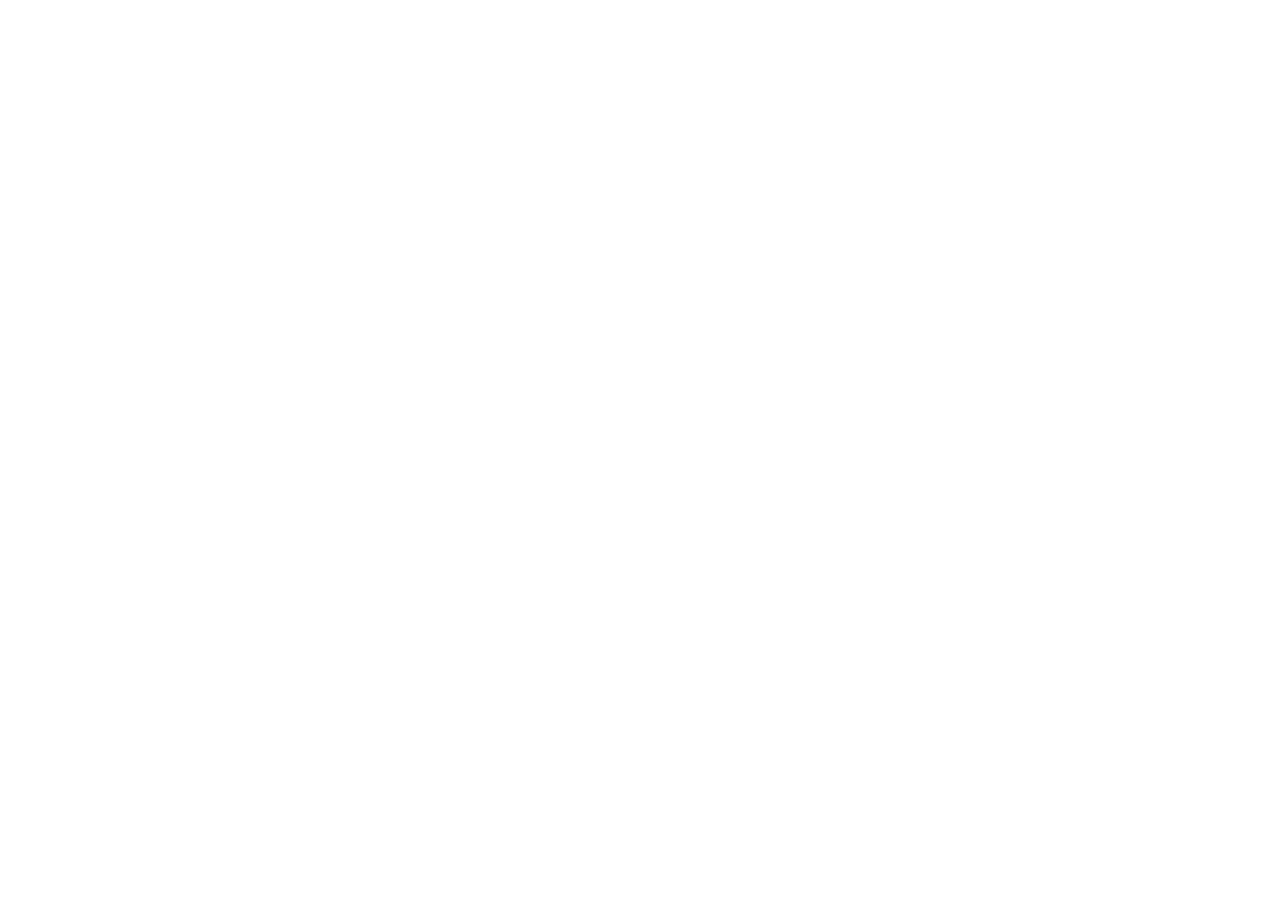
==== app/index.html @ 4b3971ad "init" ====
<!DOCTYPE html>
<html lang="en" ng-app="anniversary">
<head>
    <meta charset="UTF-8">
    <link rel="stylesheet" href="css/style.css"/>

    <title>Anniversary</title>
</head>
<body>

<div ng-controller="GridController">
    <anniversary-grid-isolate config="gridConfig"></anniversary-grid-isolate>
</div>

<!--libs-->
<script src="bower_components/lodash/lodash.js"></script>
<script src="bower_components/isotope/dist/isotope.pkgd.js"></script>
<script src="bower_components/angular/angular.js"></script>

<!--application-->
<!--modules-->
<script src="scripts/anniversary.module.js"></script>
<script src="scripts/components/grid-isotope/grid-isotope.module.js"></script>
<!--controllers-->
<script src="scripts/controllers/grid.controller.js"></script>

<!--directives-->
<script src="scripts/components/grid-isotope/grid-isotope.directive.js"></script>
</body>
</html>
---- app/css/style.css ----
anniversary-grid-isolate {
  display: block;
}
anniversary-grid-isolate .grid-item {
  width: 25%;
  border: 1px solid silver;
  overflow: hidden;
}
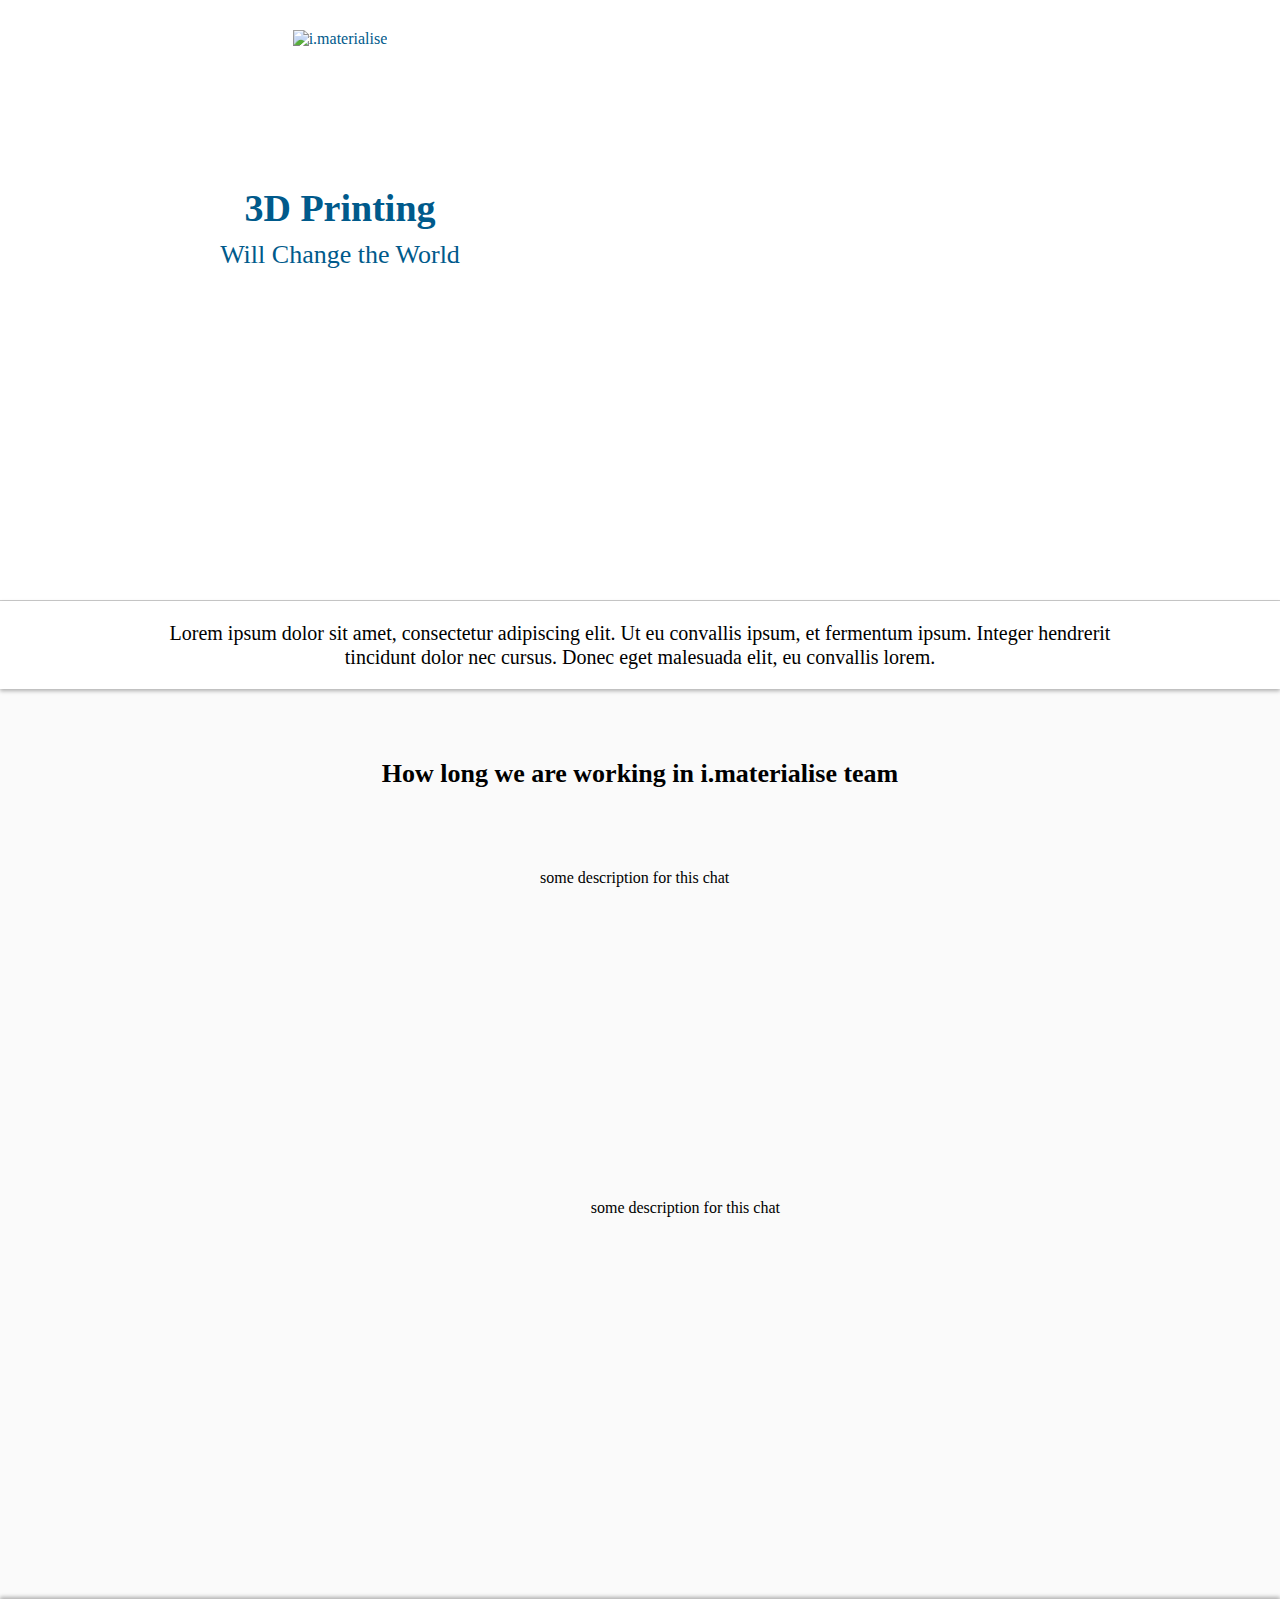
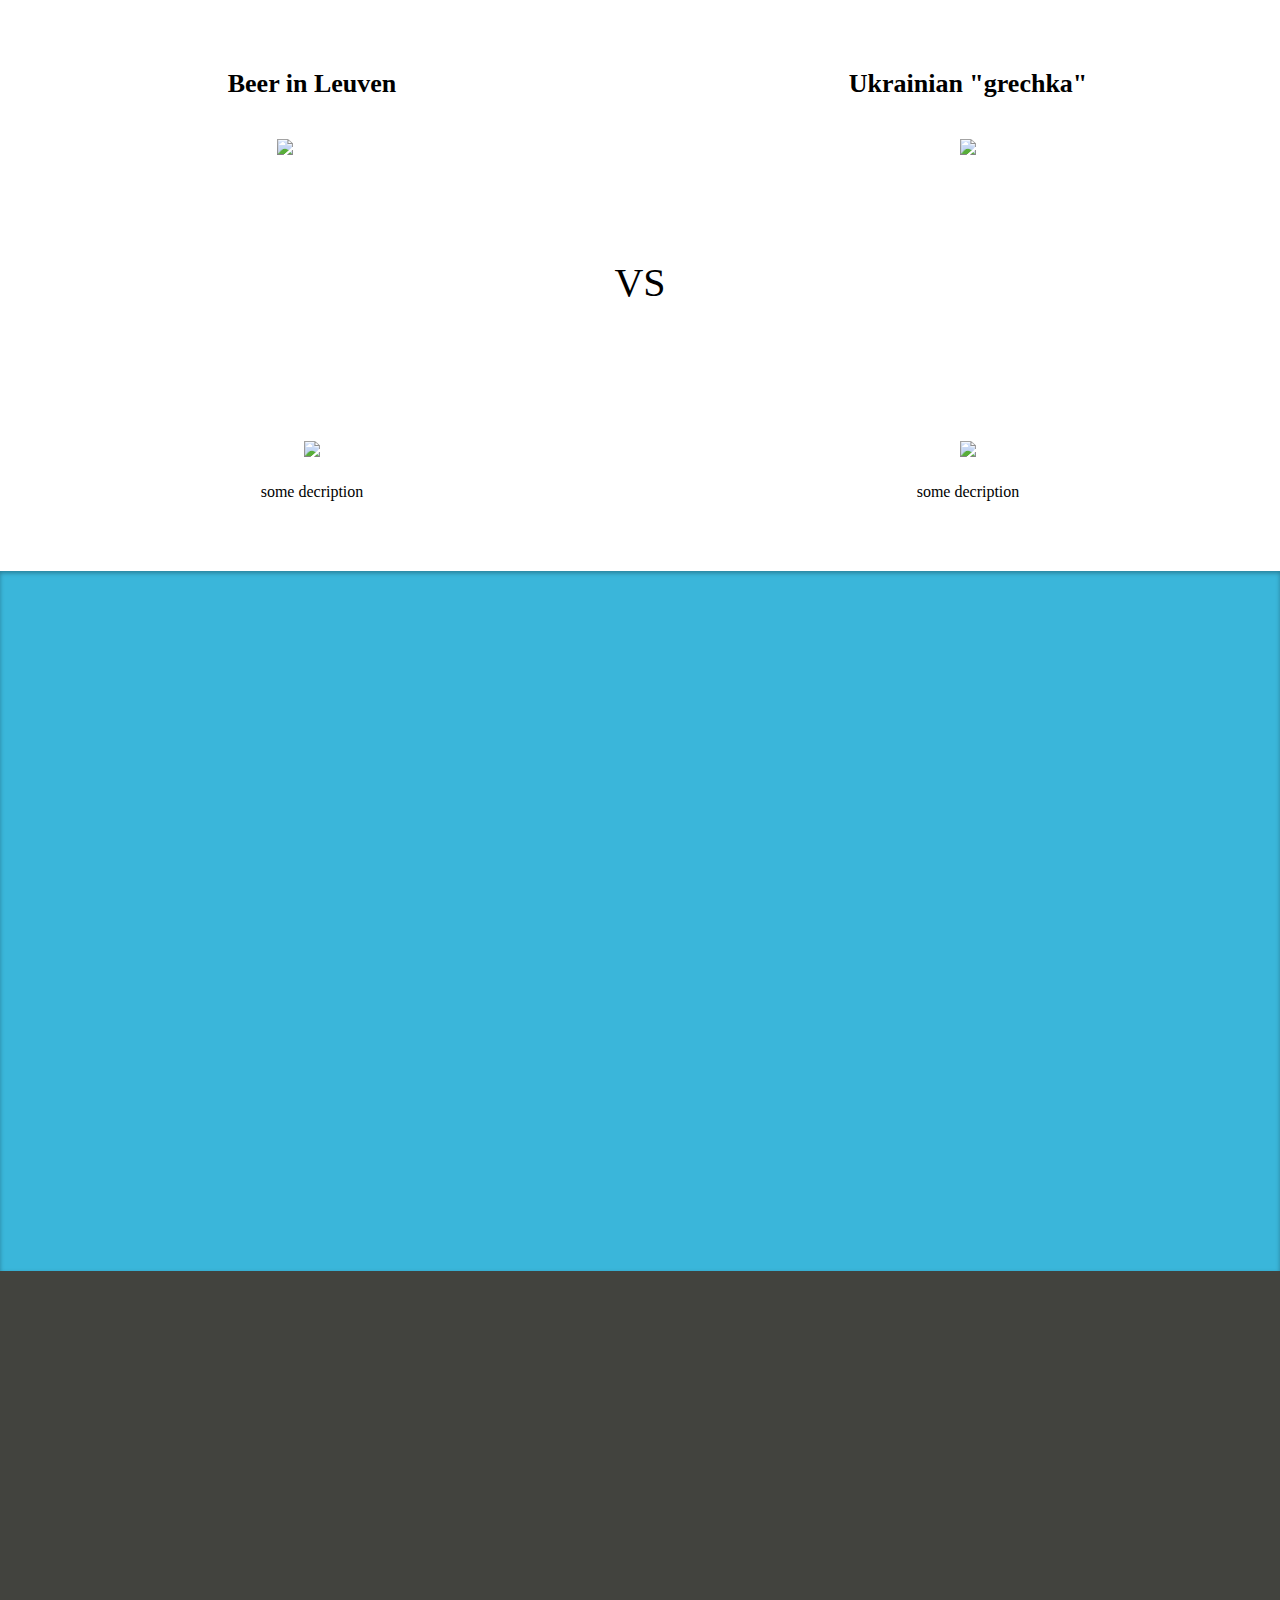
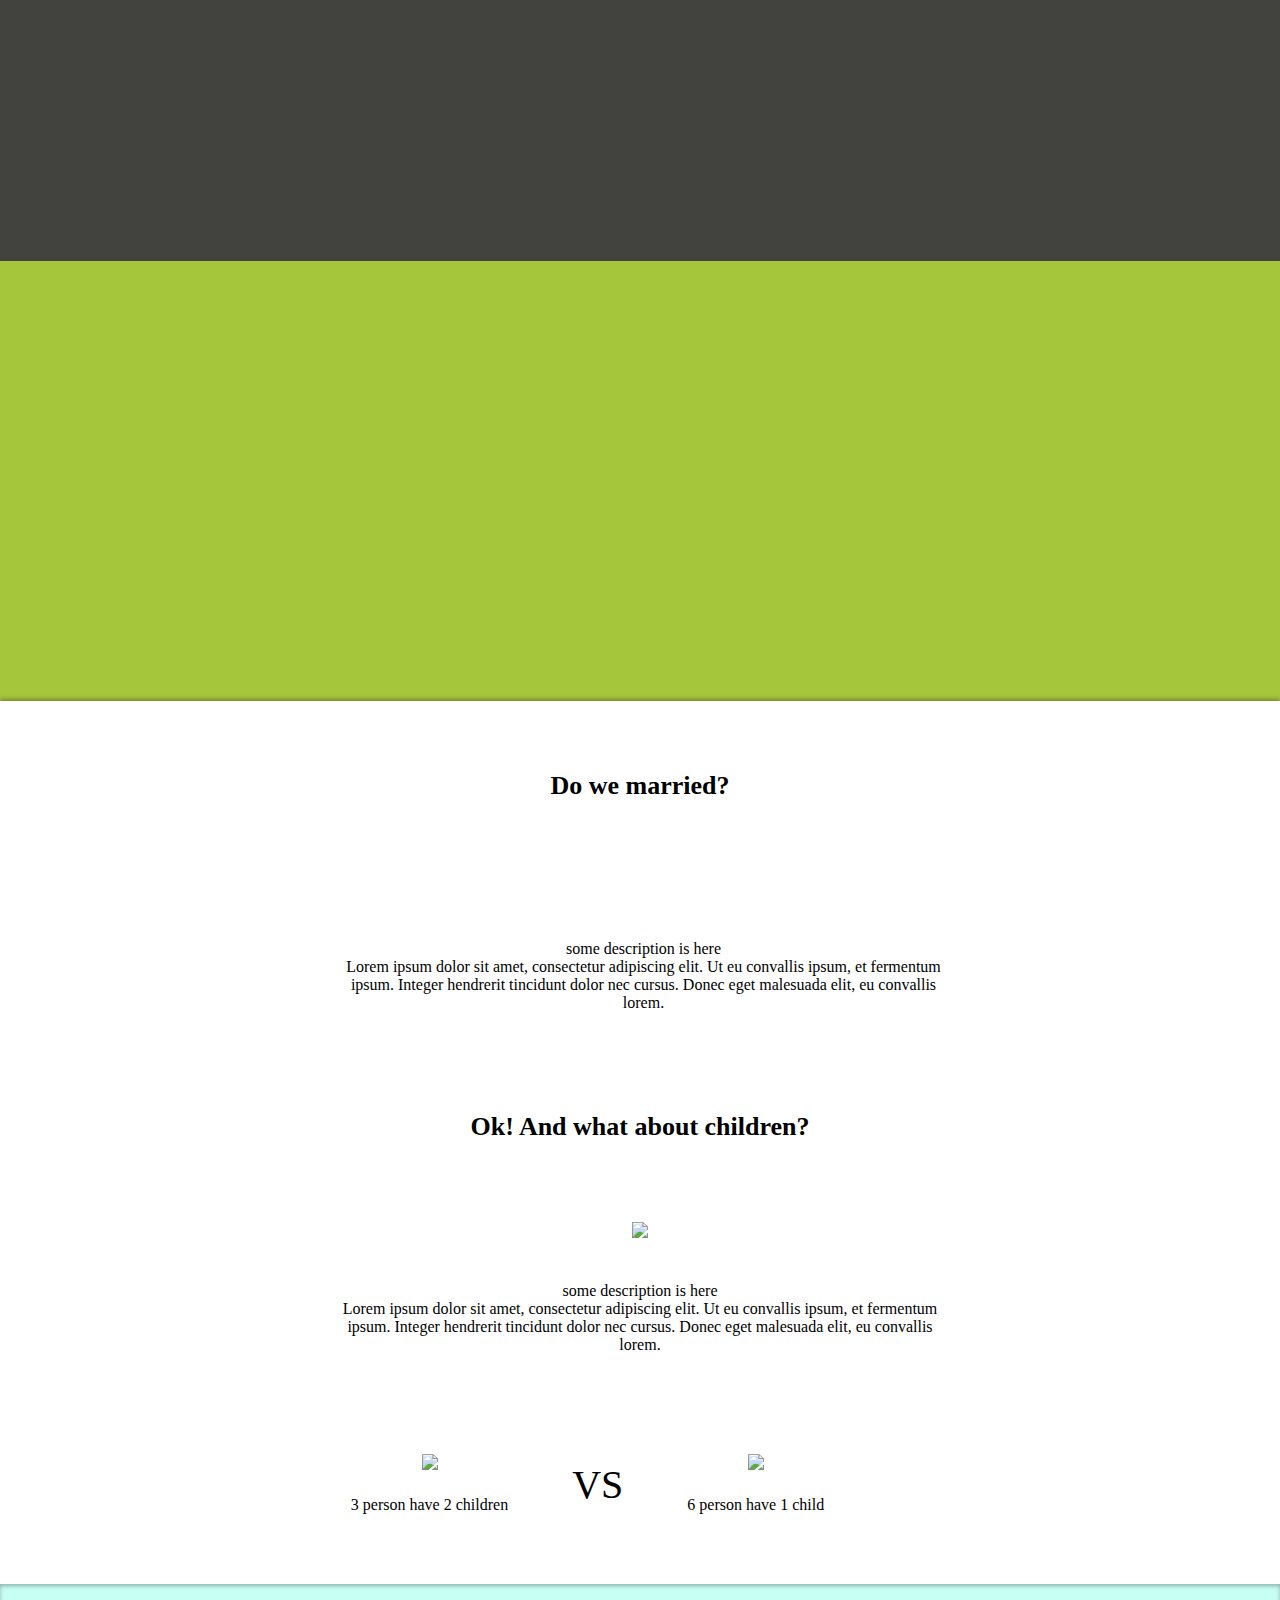
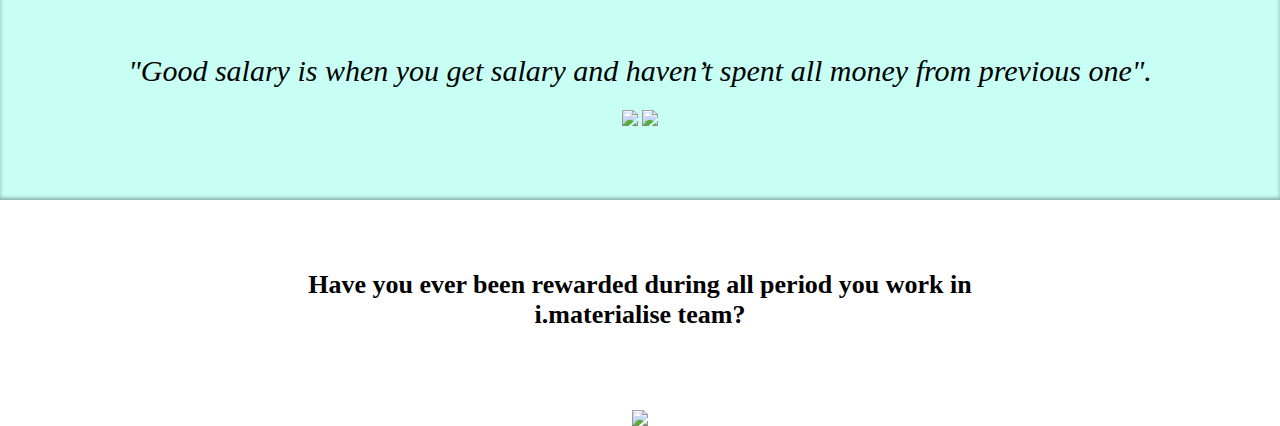
==== commit 024bb815: "1111" ====
--- a/app/index.html
+++ b/app/index.html
@@ -7,11 +7,184 @@
     <title>Anniversary</title>
 </head>
 <body>
-
-<div ng-controller="GridController">
-    <anniversary-grid-isolate config="gridConfig"></anniversary-grid-isolate>
-</div>
-
+<div class="section s-3d-printing">
+    <div class="section-wrapper s-3d-printing-inner">
+        <div class="content-inner">
+            <p class="logo-inner"><img class="logo" src="img/imat-logo.PNG" alt="i.materialise"/></p>
+            <p class="team-inner"><img src="img/team-3d-printing.png" alt=""/></p>
+            <h2>3D Printing</h2>
+            <p class="we-change-world">Will Change the World </p>
+        </div>
+
+    </div>
+</div>
+<div class="section s-isotope">
+    <div class="s-isotope-inner">
+        <div ng-controller="GridController">
+            <anniversary-grid-isolate config="gridConfig"></anniversary-grid-isolate>
+        </div>
+    </div>
+</div>
+<div class="section s-idea-description">
+    <div class="section-wrapper s-idea-description-inner">
+        <div class="idea-description">
+            Lorem ipsum dolor sit amet, consectetur adipiscing elit. Ut eu convallis ipsum, et fermentum ipsum. Integer hendrerit tincidunt dolor nec cursus. Donec eget malesuada elit, eu convallis lorem.
+        </div>
+    </div>
+</div>
+<div class="section s-team-years">
+    <div class="section-wrapper s-team-years-inner">
+        <div class="section-title">
+            How long we are working in i.materialise team
+        </div>
+        <div class="b-team-years-chat">
+            some description for this chat
+        </div>
+        <div class="b-team-members-from-other">
+            some description for this chat
+        </div>
+
+    </div>
+</div>
+
+<div class="section s-beer">
+
+    <div class="section-wrapper s-beer-inner">
+        <div class="competition">
+            <div>
+                <div class="col">
+                    <div class="section-title">
+                        Beer in Leuven
+                    </div>
+                </div>
+                <div class="col vs empty">
+
+                </div>
+                <div class="col">
+                    <div class="section-title">
+                        Ukrainian "grechka"
+                    </div>
+                </div>
+            </div>
+            <div class="col beer">
+
+                <p class="banner-inner beer"><img src="img/beer-bg.png" alt=" "/></p>
+                <p class="description"><img src="img/team-beer.png" alt=" "/></p>
+                <p>some decription</p>
+            </div>
+            <div class="col vs">
+                VS
+            </div>
+            <div class="col grechka">
+
+                <p class="banner-inner grechka"><img src="img/grechka-bg.png" alt=" "/></p>
+                <p class="description"><img src="img/team-grechkar.png" alt=" "/></p>
+                <p>some decription</p>
+            </div>
+        </div>
+    </div>
+</div>
+
+
+<div class="section s-investment">
+    <div class="section-wrapper s-investment-inner">
+
+    </div>
+</div>
+<div class="section s-rendering">
+    <div class="section-wrapper s-rendering-inner">
+
+    </div>
+</div>
+
+<div class="section s-devices">
+    <div class="section-wrapper s-devices-inner">
+
+    </div>
+</div>
+
+<div class="section s-team-families">
+    <div class="section-wrapper s-team-families-inner">
+        <div class="section-title">
+            Do we married?
+        </div>
+        <div class="b-married-peoples">
+            <div class="col team-married-men-inner">
+                <img src="img/team-married-men.png" alt=""/>
+            </div>
+            <div class="col married-data-inner">
+                <img src="img/married-data.png" alt=""/>
+            </div>
+            <div class="col team-married-women-inner">
+                <img src="img/team-married-women.png" alt=""/>
+            </div>
+            <div class="data-description">
+                <p>some description is here</p>
+                <p>Lorem ipsum dolor sit amet, consectetur adipiscing elit. Ut eu convallis ipsum, et fermentum ipsum. Integer hendrerit tincidunt dolor nec cursus. Donec eget malesuada elit, eu convallis lorem.</p>
+            </div>
+        </div>
+
+        <div class="section-title">
+            Ok! And what about children?
+        </div>
+        <div class="b-team-children">
+            <div class="team-children-data">
+                <img src="img/team-children.png" alt=" "/>
+                <div class="data-description">
+                    <p>some description is here</p>
+                    <p>Lorem ipsum dolor sit amet, consectetur adipiscing elit. Ut eu convallis ipsum, et fermentum ipsum. Integer hendrerit tincidunt dolor nec cursus. Donec eget malesuada elit, eu convallis lorem.</p>
+                </div>
+            </div>
+            <div class="children-amount">
+                <div class="col children-2">
+                    <img src="img/family-2-children.png" alt=" "/>
+                    <p>3 person have 2 children</p>
+                </div>
+                <div class="col vs">
+                    VS
+                </div>
+                <div class="col children-1">
+                    <img src="img/family-1-children.png" alt=" "/>
+                    <p>6 person have 1 child</p>
+                </div>
+            </div>
+        </div>
+    </div>
+</div>
+
+
+
+<div class="section s-languages">
+    <div class="section-wrapper s-languages-inner">
+        <!--<div class="section-title">Guess, you will be surprised</div>-->
+        <div class="sentence">
+            "Good salary is when you get salary
+            and haven’t spent all money
+            from previous one".
+        </div>
+        <div class="languages">
+            <div class="col banner">
+                <img src="img/languages-banner.png" alt=" "/>
+            </div>
+            <div class="col photo">
+                <img src="img/languages-franky.png" alt=" "/>
+            </div>
+        </div>
+    </div>
+</div>
+
+
+
+<div class="section s-rewards">
+    <div class="section-wrapper s-reward-inner">
+             <div class="section-title">
+                 Have you ever been rewarded during all period you work in i.materialise team?
+             </div>
+        <div class="banner-rewards">
+            <img src="img/rewards-banner.png" alt=" "/>
+        </div>
+    </div>
+</div>
 <!--libs-->
 <script src="bower_components/lodash/lodash.js"></script>
 <script src="bower_components/isotope/dist/isotope.pkgd.js"></script>
--- a/app/css/style.css
+++ b/app/css/style.css
@@ -1,8 +1 @@
-anniversary-grid-isolate {
-  display: block;
-}
-anniversary-grid-isolate .grid-item {
-  width: 25%;
-  border: 1px solid silver;
-  overflow: hidden;
-}
+anniversary-grid-isolate{display:block}anniversary-grid-isolate .grid-item,anniversary-grid-isolate .grid-sizer{width:20%}anniversary-grid-isolate .grid-item{float:left;background:#0D8;border:2px solid #333;border-color:rgba(0,0,0,.7)}anniversary-grid-isolate .grid-item img{width:100%}anniversary-grid-isolate .grid-item--width2{width:40%}anniversary-grid-isolate .grid-item--height2{height:200px}*{margin:0;padding:0}article,aside,details,figcaption,figure,footer,header,hgroup,main,nav,section,summary{display:block}audio,canvas,progress,video{display:block;vertical-align:baseline}audio:not([controls]){display:none;height:0}[hidden],template{display:none}a{background:0 0}a:active,a:hover{outline:0}abbr[title]{border-bottom:1px dotted}b,strong{font-weight:700}dfn{font-style:italic}mark{background:#ff0;color:#000}small{font-size:80%}sub,sup{font-size:75%;line-height:0;position:relative;vertical-align:baseline}sup{top:-.5em}sub{bottom:-.25em}img{border:0}svg:not(:root){overflow:hidden}hr{-moz-box-sizing:content-box;-webkit-box-sizing:content-box;box-sizing:content-box;height:0}pre{overflow:auto}code,kbd,pre,samp{font-family:monospace,monospace;font-size:1em}button,input,optgroup,select,textarea{color:inherit;margin:0}button{overflow:visible}button,select{text-transform:none}button,html input[type=button],input[type=reset],input[type=submit]{-webkit-appearance:button;cursor:pointer}button[disabled],html input[disabled]{cursor:default}button::-moz-focus-inner,input::-moz-focus-inner{border:0;padding:0}input{line-height:normal}input[type=checkbox],input[type=radio]{-moz-box-sizing:border-box;-webkit-box-sizing:border-box;box-sizing:border-box;padding:0}input[type=number]::-webkit-inner-spin-button,input[type=number]::-webkit-outer-spin-button{height:auto}input[type=search]{-webkit-appearance:textfield;-moz-box-sizing:content-box;-webkit-box-sizing:content-box;box-sizing:content-box}input[type=search]::-webkit-search-cancel-button,input[type=search]::-webkit-search-decoration{-webkit-appearance:none}fieldset{border:1px solid silver;margin:0 2px;padding:.35em .625em .75em}legend{border:0;padding:0}textarea{overflow:auto}optgroup{font-weight:700}table{border-collapse:collapse;border-spacing:0}td,th{padding:0}input,select{vertical-align:baseline}.light-grey-txt{color:#efefef}.light-grey-bg{background-color:#efefef}.light-gray-txt{color:#efefef}.light-gray-bg{background-color:#efefef}.light-gray-txt{color:#dcdcdc}.light-gray-bg{background-color:#dcdcdc}.light-gray-txt{color:#dcdcdc}.light-gray-bg{background-color:#dcdcdc}.medium-gray-txt{color:#ccc}.medium-gray-bg{background-color:#ccc}.navy-gray-txt{color:#3d3d3d}.navy-gray-bg{background-color:#3d3d3d}.dark-bluish-gray-txt{color:#5e6a71}.dark-bluish-gray-bg{background-color:#5e6a71}.cerulean-blue-txt{color:#33c7e9}.cerulean-blue-bg{background-color:#33c7e9}.vivid-cerulean-txt{color:#00b9e4}.vivid-cerulean-bg{background-color:#00b9e4}.dark-cerulean-blue-txt{color:#005a8b}.dark-cerulean-blue-bg{background-color:#005a8b}.navy-blue-txt{color:#0067ab}.navy-blue-bg{background-color:#0067ab}.light-red-txt{color:#fee}.light-red-bg{background-color:#fee}.brilliant-red-txt{color:#d63333}.brilliant-red-bg{background-color:#d63333}.strong-red-txt{color:#c00}.strong-red-bg{background-color:#c00}.orange-red-txt{color:#ea6554}.orange-red-bg{background-color:#ea6554}.white-txt{color:#fff}.white-bg{background-color:#fff}.black-txt{color:#000}.black-bg{background-color:#000}@font-face{font-family:open_sansregular;src:url(/fonts/opensans-regular-webfont.eot);src:url(/fonts/opensans-regular-webfont.eot?#iefix) format('embedded-opentype'),url(/fonts/opensans-regular-webfont.woff) format('woff'),url(/fonts/opensans-regular-webfont.ttf) format('truetype'),url(/fonts/opensans-regular-webfont.svg#open_sansregular) format('svg')}.section-wrapper{width:1200px;-moz-box-sizing:border-box;-webkit-box-sizing:border-box;box-sizing:border-box;margin:auto}.s-3d-printing{border-bottom:1px solid #ccc}.s-3d-printing-inner{background:url(../img/3d-printing-banner.png) right bottom no-repeat;min-height:600px;padding-top:30px}.s-3d-printing-inner .logo-inner,.s-3d-printing-inner .team-inner{padding-bottom:60px}.s-3d-printing-inner .content-inner{padding-right:600px;text-align:center;color:#005a8b}.s-3d-printing-inner h2{font-size:38px;padding-bottom:10px}.s-3d-printing-inner .we-change-world{font-size:26px;padding-bottom:140px}.s-idea-description{box-shadow:0 2px 4px rgba(0,0,0,.3);position:relative;z-index:2}.s-idea-description-inner{text-align:center;padding:20px 10%;font-size:20px;line-height:1.2}.s-team-years{background:#fafafa;padding:70px 0}.section-title{text-align:center;font-size:26px;font-weight:600;margin:0 auto 80px;width:60%}.b-team-years-chat{background:url(../img/team-years-chat.png) center left no-repeat;padding-left:500px;min-height:300px;margin:30px 0;text-align:left}.b-team-members-from-other{background:url(../img/team-from-other-projects.png) center right no-repeat;padding-right:460px;min-height:300px;margin:30px 0;text-align:right}.s-team-families{background:url(../img/bg_lines2.png) repeat scroll 0 0;padding-left:500px;min-height:300px;padding:70px 0;box-shadow:0 -2px 4px rgba(0,0,0,.3)}.s-team-families .data-description{margin:40px auto 100px;width:600px}.b-married-peoples,.children-amount{text-align:center;margin-left:-23px}.b-married-peoples .col,.children-amount .col{display:inline-block;vertical-align:middle}.b-married-peoples .married-data-inner,.children-amount .married-data-inner,.b-married-peoples .vs,.children-amount .vs{padding:0 60px}.b-married-peoples .data-description,.children-amount .data-description{padding-left:30px}.b-married-peoples .vs,.children-amount .vs{font-size:40px}.b-married-peoples .children-1 img,.children-amount .children-1 img,.b-married-peoples .children-2 img,.children-amount .children-2 img{padding-bottom:22px;height:250px}.b-married-peoples{margin-left:-23px}.children-amount{margin-left:-105px}.team-children-data{text-align:center}.team-children-data img{height:250px}.s-languages{background-color:#c7fff4;text-align:center;padding:70px 0;box-shadow:0 2px 4px rgba(0,0,0,.3) inset}.s-languages .col{display:inline-block}.s-languages .sentence{font-size:30px;font-style:italic;padding-bottom:22px}.s-devices{background:#a5c63b;min-height:80px;padding:70px 0}.s-devices-inner{background:url(../img/devices-bg.jpg) left center no-repeat;padding-left:360px;min-height:300px}.s-rendering{background:#42433e;min-height:80px;padding:70px 0}.s-rendering-inner{background:url(../img/rendering-bg.jpg) left center no-repeat;padding-left:360px;min-height:450px}.s-investment{background:url(../img/sell-bg.jpg) center bottom repeat-x #3ab6da;height:630px;padding:0 0 70px;box-shadow:0 2px 4px rgba(0,0,0,.3) inset}.s-investment-inner{background:url(../img/sell-banner.jpg) right 74px no-repeat;padding-right:360px;height:100%}.s-rewards{padding:70px 0 0;text-align:center;box-shadow:0 -2px 4px rgba(0,0,0,.3)}.s-rewards .banner-rewards{font-size:0}.s-rewards .banner-rewards img{max-width:100%}.s-beer{padding:70px 0;text-align:center;box-shadow:0 -2px 4px rgba(0,0,0,.3)}.s-beer .section-title{margin-bottom:40px;width:50%}.s-beer .col{display:inline-block;vertical-align:top;text-align:center;width:45%}.s-beer .col.vs{margin-top:120px;width:9%;font-size:40px}.s-beer .col.vs.empty{margin:0}.s-beer .col .banner-inner{height:280px;padding-bottom:22px}.s-beer .col .banner-inner img{max-height:100%}.s-beer .col .banner-inner.grechka{max-height:90%}.s-beer .col .banner-inner.beer{display:inline-block;margin-left:-55px}.s-beer .col .description{padding-bottom:22px}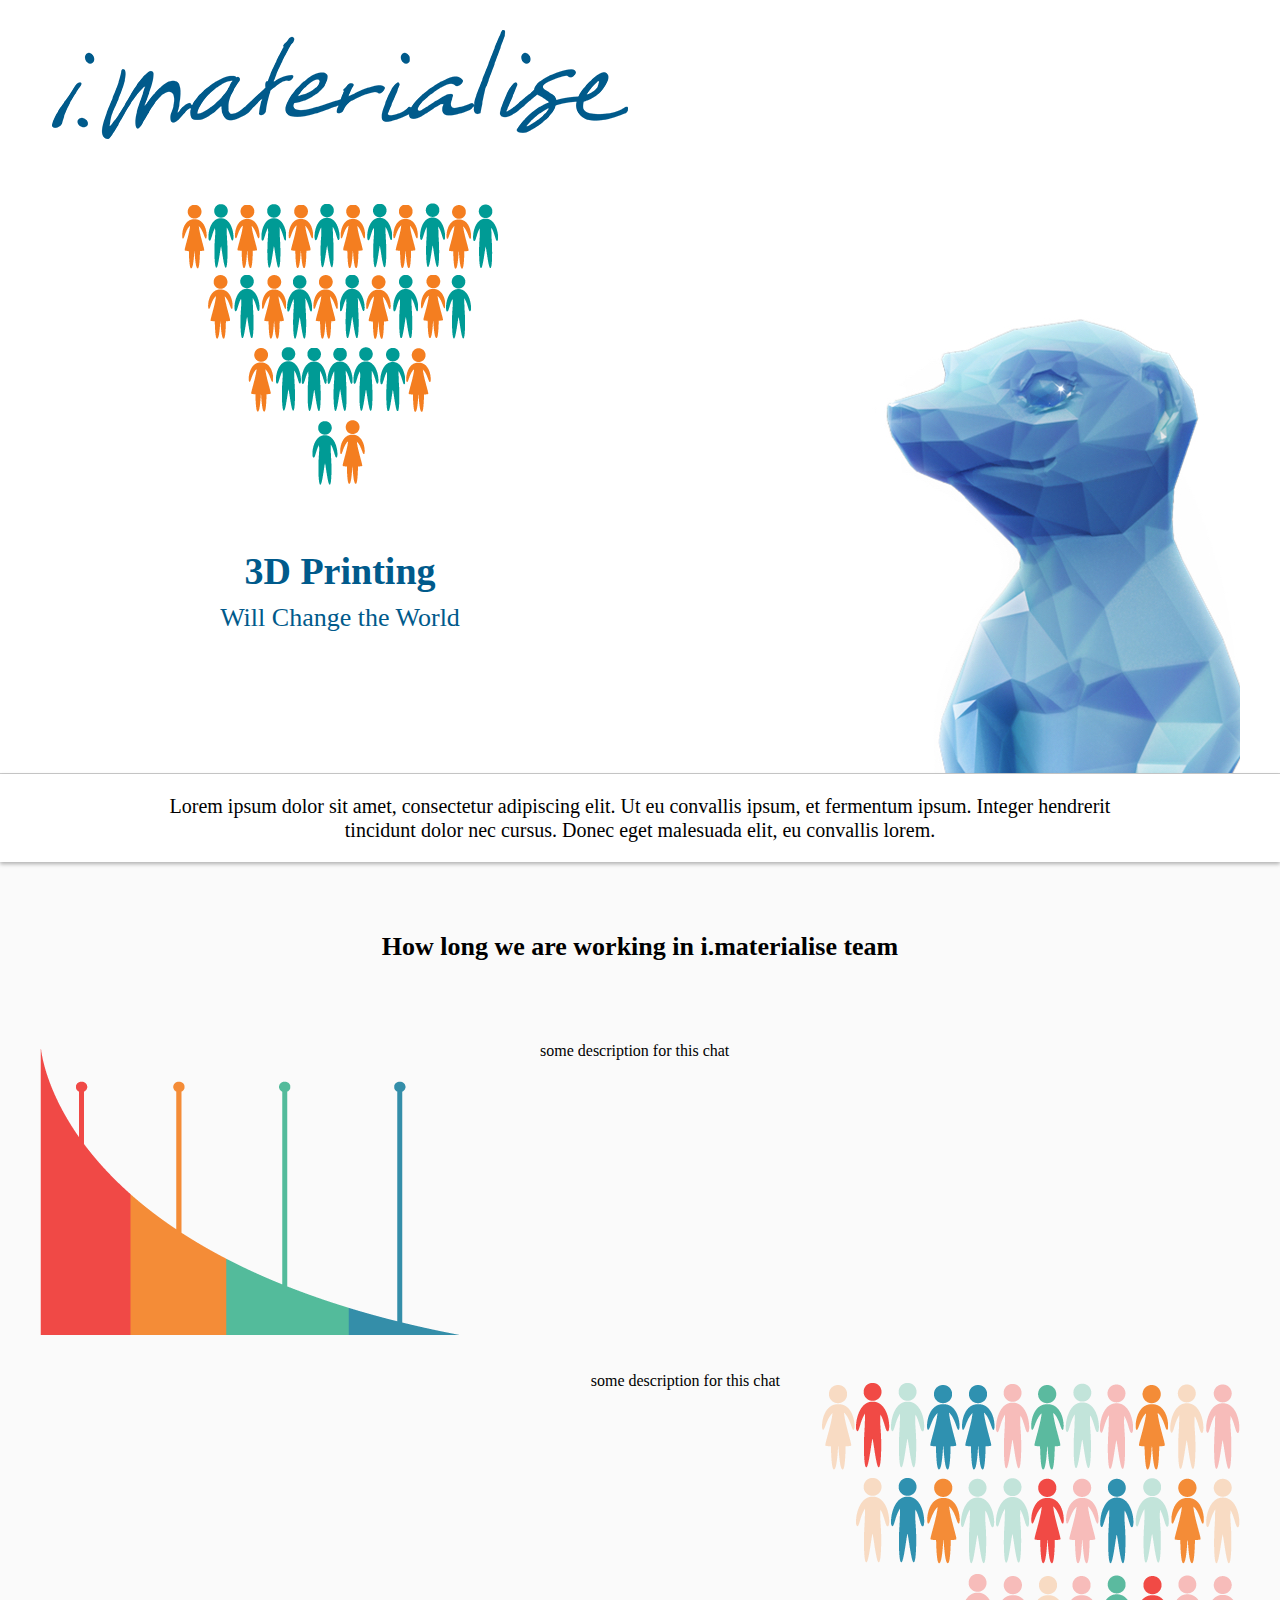
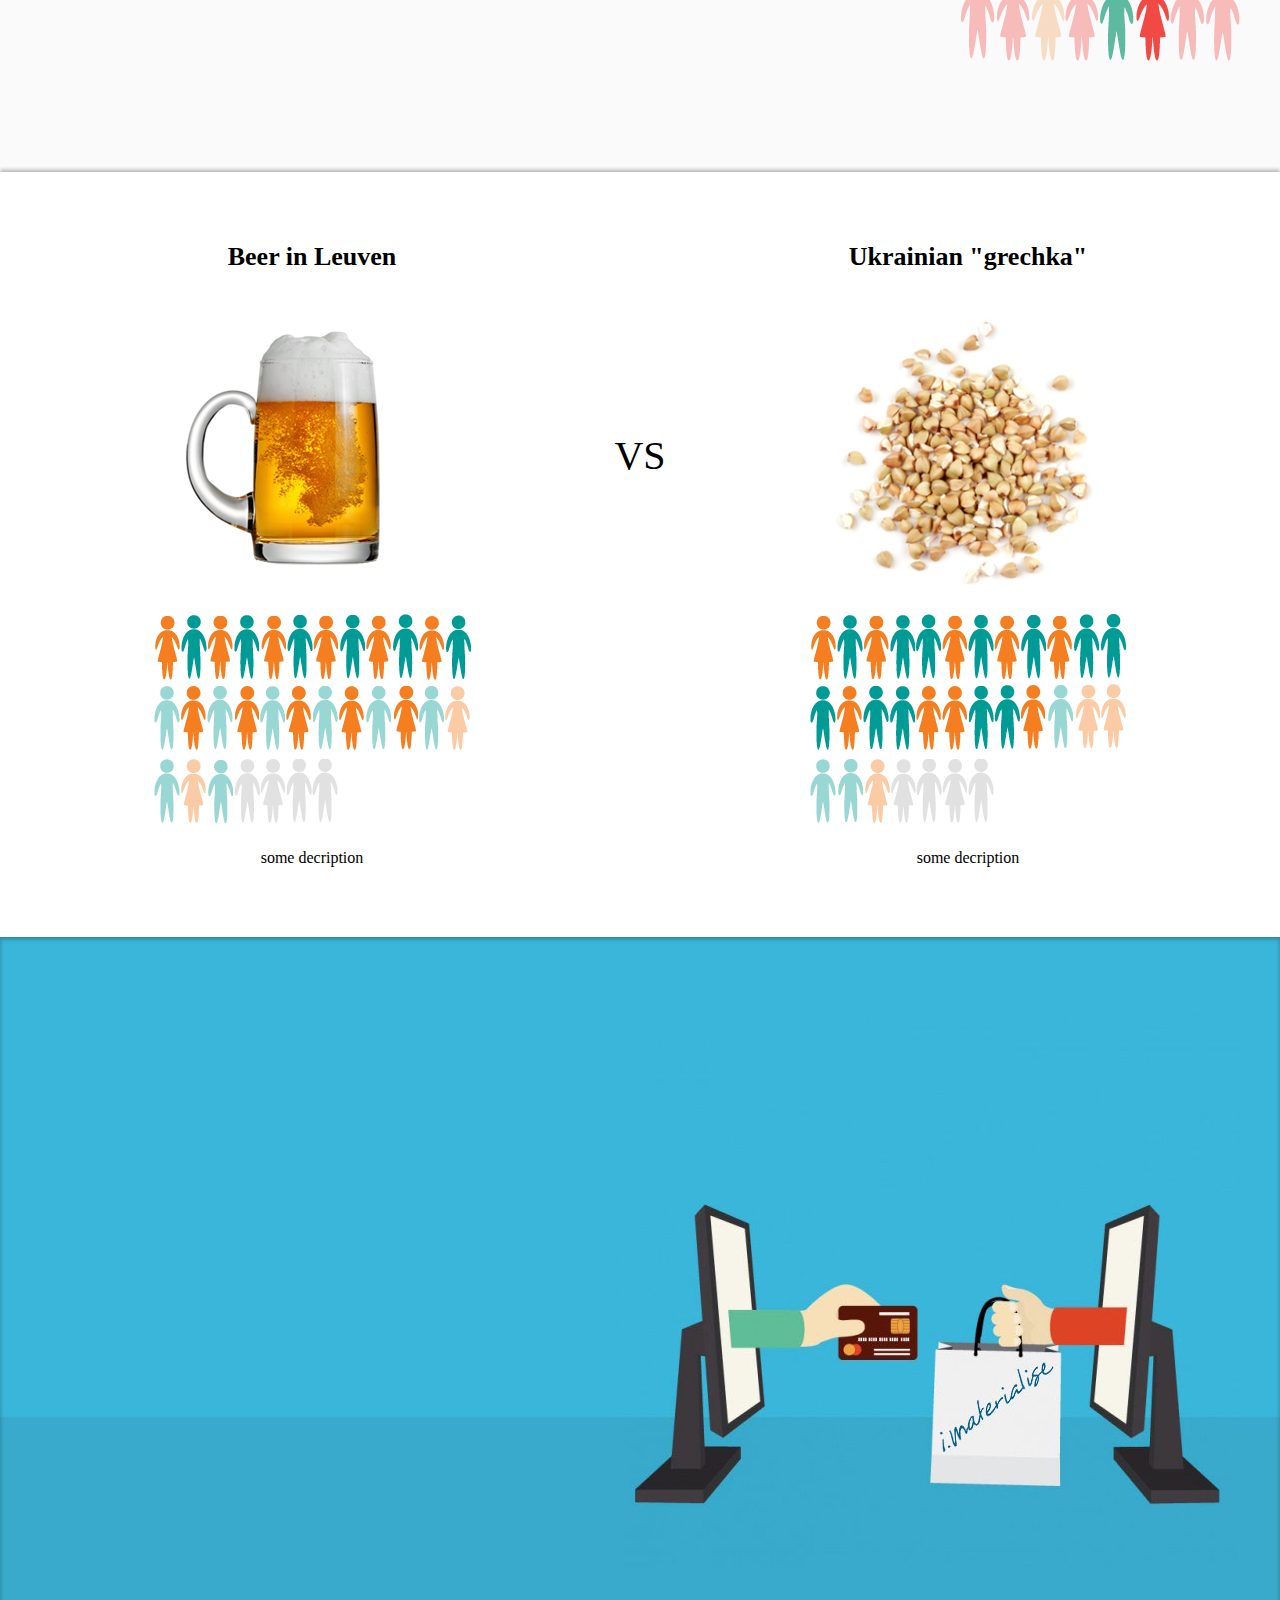
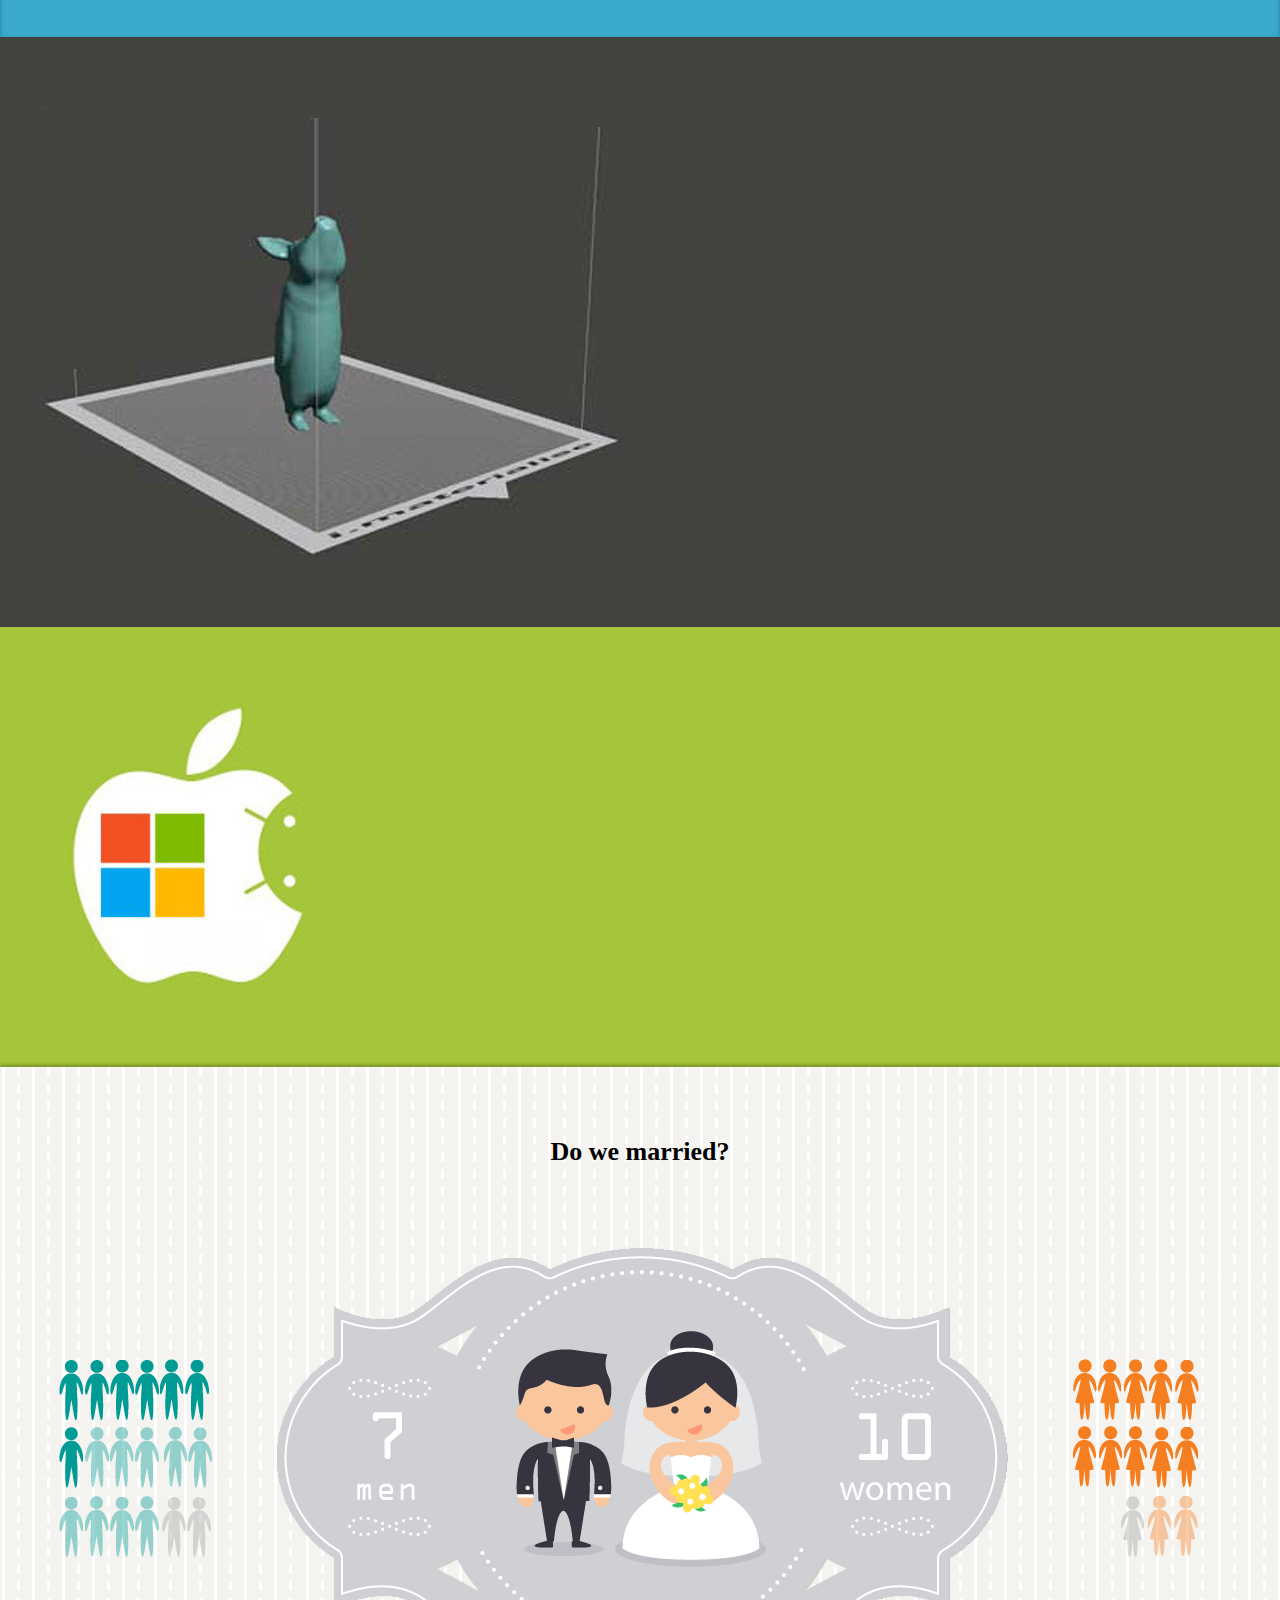
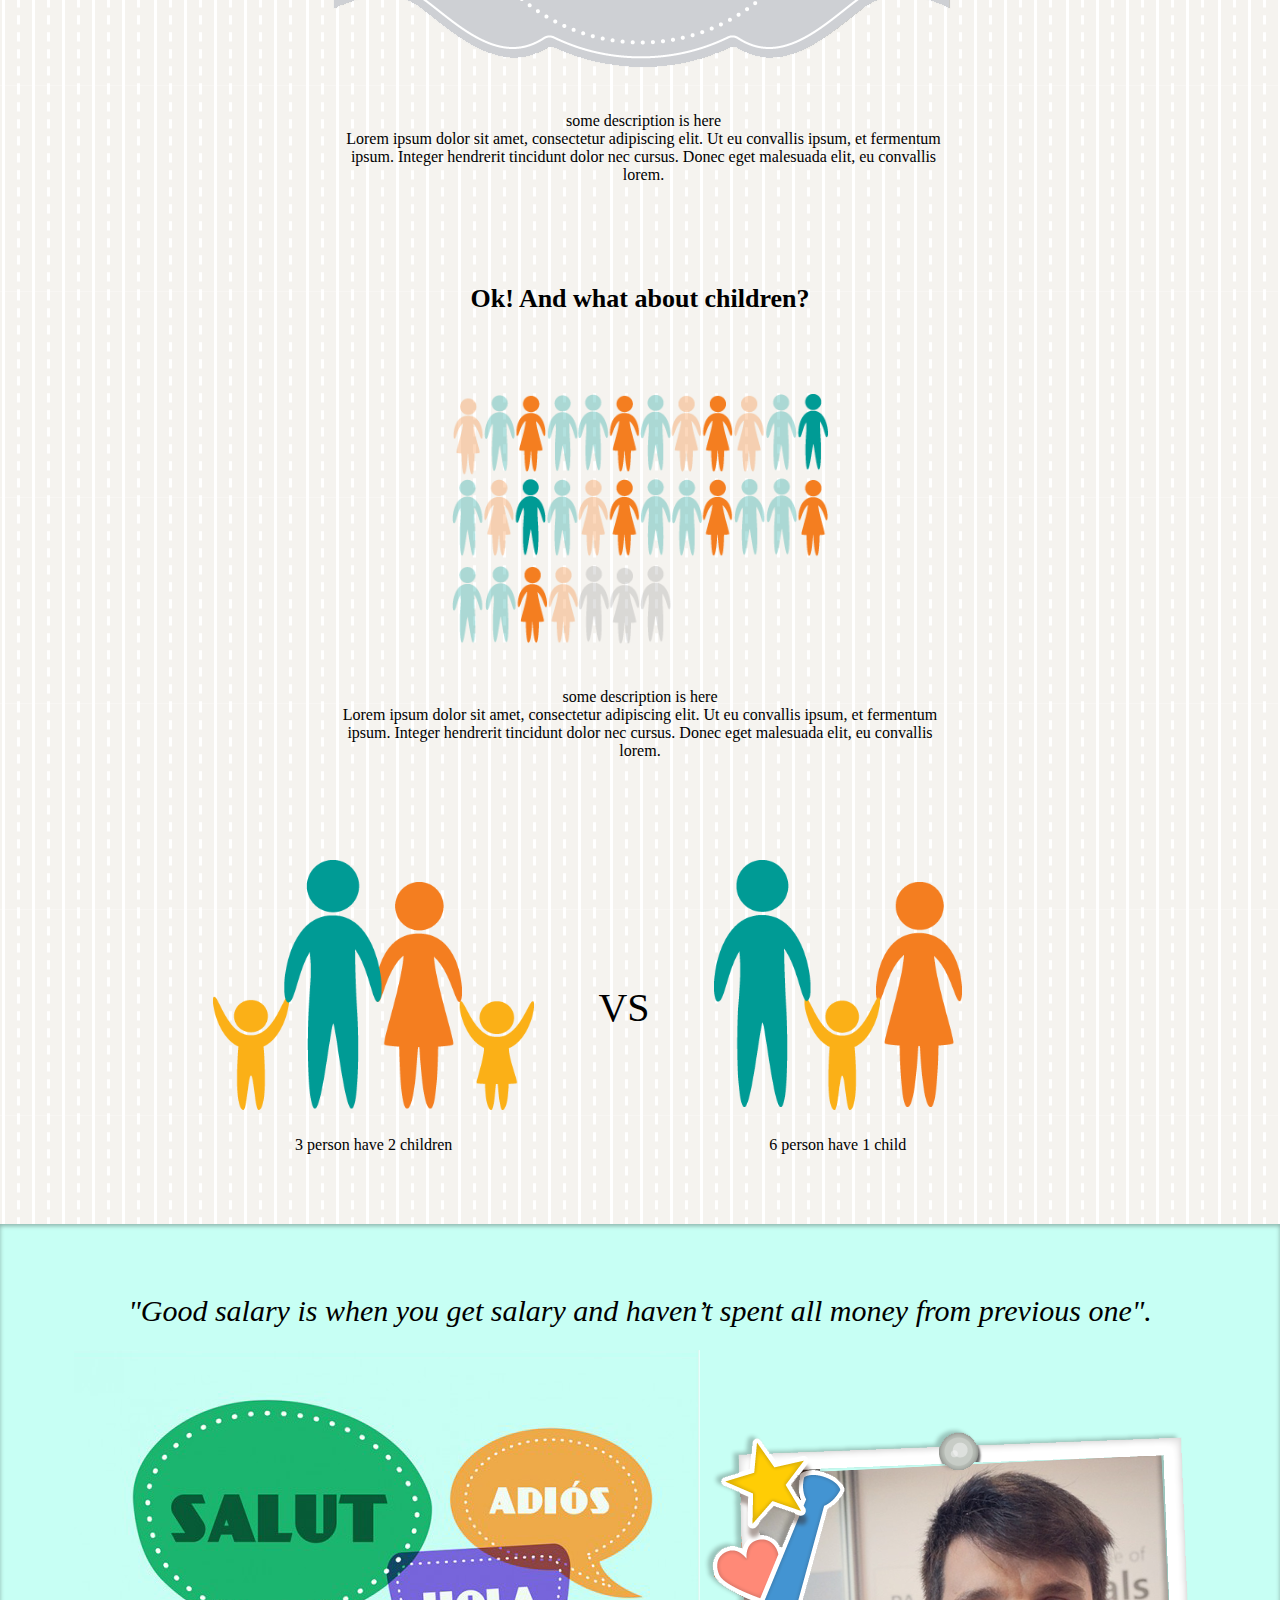
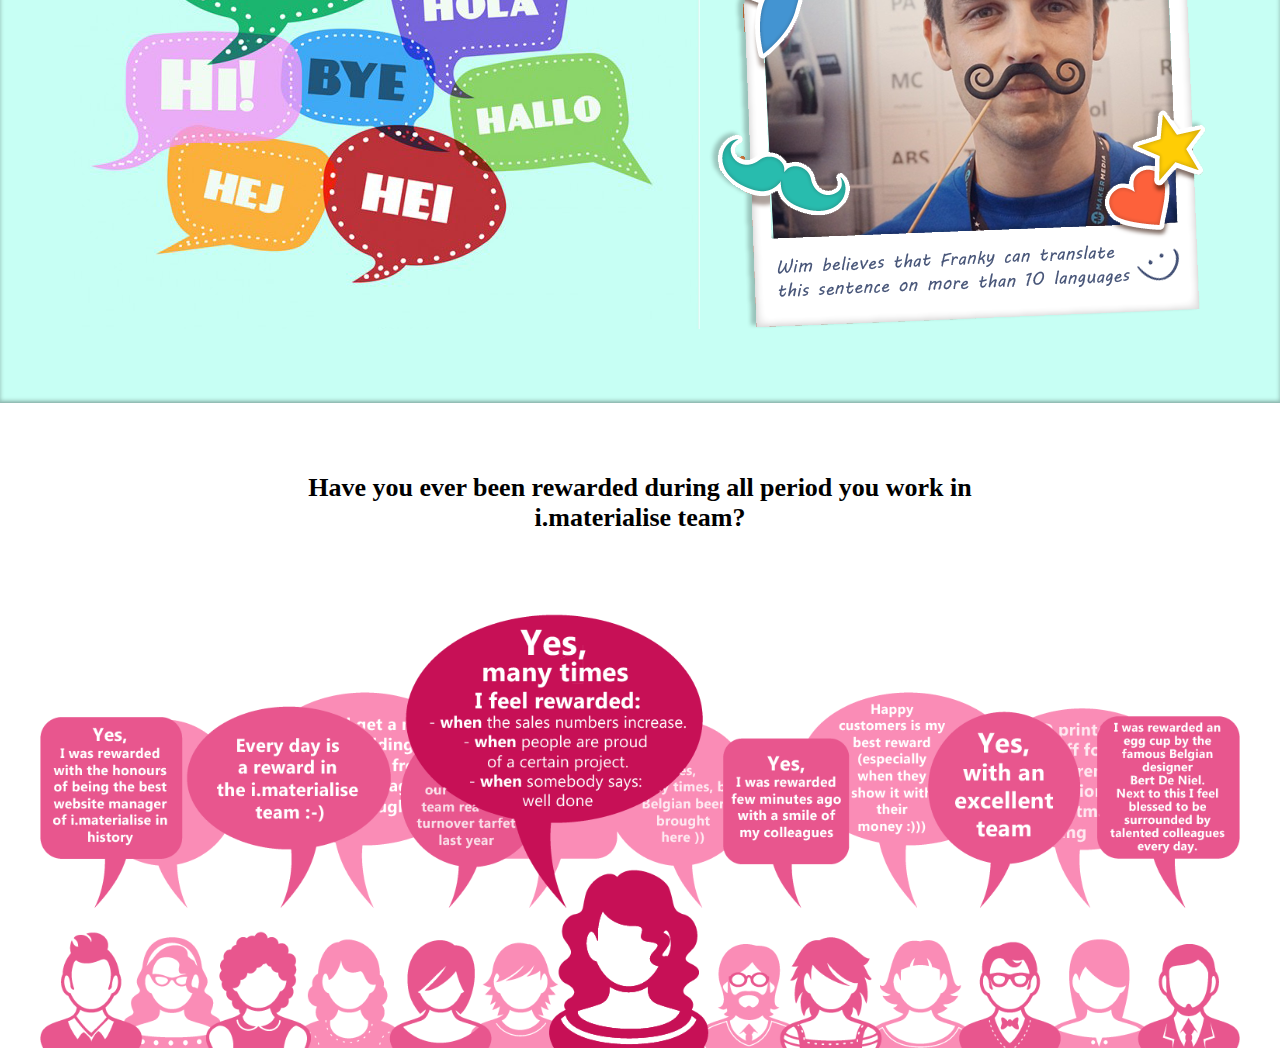
==== commit eac9947f: "preload images before initialize isotope plugin" ====
--- a/app/index.html
+++ b/app/index.html
@@ -186,6 +186,7 @@
     </div>
 </div>
 <!--libs-->
+<script src="https://cdnjs.cloudflare.com/ajax/libs/jquery/2.1.4/jquery.js"></script>
 <script src="bower_components/lodash/lodash.js"></script>
 <script src="bower_components/isotope/dist/isotope.pkgd.js"></script>
 <script src="bower_components/angular/angular.js"></script>
--- a/app/css/style.css
+++ b/app/css/style.css
@@ -1 +1,521 @@
-anniversary-grid-isolate{display:block}anniversary-grid-isolate .grid-item,anniversary-grid-isolate .grid-sizer{width:20%}anniversary-grid-isolate .grid-item{float:left;background:#0D8;border:2px solid #333;border-color:rgba(0,0,0,.7)}anniversary-grid-isolate .grid-item img{width:100%}anniversary-grid-isolate .grid-item--width2{width:40%}anniversary-grid-isolate .grid-item--height2{height:200px}*{margin:0;padding:0}article,aside,details,figcaption,figure,footer,header,hgroup,main,nav,section,summary{display:block}audio,canvas,progress,video{display:block;vertical-align:baseline}audio:not([controls]){display:none;height:0}[hidden],template{display:none}a{background:0 0}a:active,a:hover{outline:0}abbr[title]{border-bottom:1px dotted}b,strong{font-weight:700}dfn{font-style:italic}mark{background:#ff0;color:#000}small{font-size:80%}sub,sup{font-size:75%;line-height:0;position:relative;vertical-align:baseline}sup{top:-.5em}sub{bottom:-.25em}img{border:0}svg:not(:root){overflow:hidden}hr{-moz-box-sizing:content-box;-webkit-box-sizing:content-box;box-sizing:content-box;height:0}pre{overflow:auto}code,kbd,pre,samp{font-family:monospace,monospace;font-size:1em}button,input,optgroup,select,textarea{color:inherit;margin:0}button{overflow:visible}button,select{text-transform:none}button,html input[type=button],input[type=reset],input[type=submit]{-webkit-appearance:button;cursor:pointer}button[disabled],html input[disabled]{cursor:default}button::-moz-focus-inner,input::-moz-focus-inner{border:0;padding:0}input{line-height:normal}input[type=checkbox],input[type=radio]{-moz-box-sizing:border-box;-webkit-box-sizing:border-box;box-sizing:border-box;padding:0}input[type=number]::-webkit-inner-spin-button,input[type=number]::-webkit-outer-spin-button{height:auto}input[type=search]{-webkit-appearance:textfield;-moz-box-sizing:content-box;-webkit-box-sizing:content-box;box-sizing:content-box}input[type=search]::-webkit-search-cancel-button,input[type=search]::-webkit-search-decoration{-webkit-appearance:none}fieldset{border:1px solid silver;margin:0 2px;padding:.35em .625em .75em}legend{border:0;padding:0}textarea{overflow:auto}optgroup{font-weight:700}table{border-collapse:collapse;border-spacing:0}td,th{padding:0}input,select{vertical-align:baseline}.light-grey-txt{color:#efefef}.light-grey-bg{background-color:#efefef}.light-gray-txt{color:#efefef}.light-gray-bg{background-color:#efefef}.light-gray-txt{color:#dcdcdc}.light-gray-bg{background-color:#dcdcdc}.light-gray-txt{color:#dcdcdc}.light-gray-bg{background-color:#dcdcdc}.medium-gray-txt{color:#ccc}.medium-gray-bg{background-color:#ccc}.navy-gray-txt{color:#3d3d3d}.navy-gray-bg{background-color:#3d3d3d}.dark-bluish-gray-txt{color:#5e6a71}.dark-bluish-gray-bg{background-color:#5e6a71}.cerulean-blue-txt{color:#33c7e9}.cerulean-blue-bg{background-color:#33c7e9}.vivid-cerulean-txt{color:#00b9e4}.vivid-cerulean-bg{background-color:#00b9e4}.dark-cerulean-blue-txt{color:#005a8b}.dark-cerulean-blue-bg{background-color:#005a8b}.navy-blue-txt{color:#0067ab}.navy-blue-bg{background-color:#0067ab}.light-red-txt{color:#fee}.light-red-bg{background-color:#fee}.brilliant-red-txt{color:#d63333}.brilliant-red-bg{background-color:#d63333}.strong-red-txt{color:#c00}.strong-red-bg{background-color:#c00}.orange-red-txt{color:#ea6554}.orange-red-bg{background-color:#ea6554}.white-txt{color:#fff}.white-bg{background-color:#fff}.black-txt{color:#000}.black-bg{background-color:#000}@font-face{font-family:open_sansregular;src:url(/fonts/opensans-regular-webfont.eot);src:url(/fonts/opensans-regular-webfont.eot?#iefix) format('embedded-opentype'),url(/fonts/opensans-regular-webfont.woff) format('woff'),url(/fonts/opensans-regular-webfont.ttf) format('truetype'),url(/fonts/opensans-regular-webfont.svg#open_sansregular) format('svg')}.section-wrapper{width:1200px;-moz-box-sizing:border-box;-webkit-box-sizing:border-box;box-sizing:border-box;margin:auto}.s-3d-printing{border-bottom:1px solid #ccc}.s-3d-printing-inner{background:url(../img/3d-printing-banner.png) right bottom no-repeat;min-height:600px;padding-top:30px}.s-3d-printing-inner .logo-inner,.s-3d-printing-inner .team-inner{padding-bottom:60px}.s-3d-printing-inner .content-inner{padding-right:600px;text-align:center;color:#005a8b}.s-3d-printing-inner h2{font-size:38px;padding-bottom:10px}.s-3d-printing-inner .we-change-world{font-size:26px;padding-bottom:140px}.s-idea-description{box-shadow:0 2px 4px rgba(0,0,0,.3);position:relative;z-index:2}.s-idea-description-inner{text-align:center;padding:20px 10%;font-size:20px;line-height:1.2}.s-team-years{background:#fafafa;padding:70px 0}.section-title{text-align:center;font-size:26px;font-weight:600;margin:0 auto 80px;width:60%}.b-team-years-chat{background:url(../img/team-years-chat.png) center left no-repeat;padding-left:500px;min-height:300px;margin:30px 0;text-align:left}.b-team-members-from-other{background:url(../img/team-from-other-projects.png) center right no-repeat;padding-right:460px;min-height:300px;margin:30px 0;text-align:right}.s-team-families{background:url(../img/bg_lines2.png) repeat scroll 0 0;padding-left:500px;min-height:300px;padding:70px 0;box-shadow:0 -2px 4px rgba(0,0,0,.3)}.s-team-families .data-description{margin:40px auto 100px;width:600px}.b-married-peoples,.children-amount{text-align:center;margin-left:-23px}.b-married-peoples .col,.children-amount .col{display:inline-block;vertical-align:middle}.b-married-peoples .married-data-inner,.children-amount .married-data-inner,.b-married-peoples .vs,.children-amount .vs{padding:0 60px}.b-married-peoples .data-description,.children-amount .data-description{padding-left:30px}.b-married-peoples .vs,.children-amount .vs{font-size:40px}.b-married-peoples .children-1 img,.children-amount .children-1 img,.b-married-peoples .children-2 img,.children-amount .children-2 img{padding-bottom:22px;height:250px}.b-married-peoples{margin-left:-23px}.children-amount{margin-left:-105px}.team-children-data{text-align:center}.team-children-data img{height:250px}.s-languages{background-color:#c7fff4;text-align:center;padding:70px 0;box-shadow:0 2px 4px rgba(0,0,0,.3) inset}.s-languages .col{display:inline-block}.s-languages .sentence{font-size:30px;font-style:italic;padding-bottom:22px}.s-devices{background:#a5c63b;min-height:80px;padding:70px 0}.s-devices-inner{background:url(../img/devices-bg.jpg) left center no-repeat;padding-left:360px;min-height:300px}.s-rendering{background:#42433e;min-height:80px;padding:70px 0}.s-rendering-inner{background:url(../img/rendering-bg.jpg) left center no-repeat;padding-left:360px;min-height:450px}.s-investment{background:url(../img/sell-bg.jpg) center bottom repeat-x #3ab6da;height:630px;padding:0 0 70px;box-shadow:0 2px 4px rgba(0,0,0,.3) inset}.s-investment-inner{background:url(../img/sell-banner.jpg) right 74px no-repeat;padding-right:360px;height:100%}.s-rewards{padding:70px 0 0;text-align:center;box-shadow:0 -2px 4px rgba(0,0,0,.3)}.s-rewards .banner-rewards{font-size:0}.s-rewards .banner-rewards img{max-width:100%}.s-beer{padding:70px 0;text-align:center;box-shadow:0 -2px 4px rgba(0,0,0,.3)}.s-beer .section-title{margin-bottom:40px;width:50%}.s-beer .col{display:inline-block;vertical-align:top;text-align:center;width:45%}.s-beer .col.vs{margin-top:120px;width:9%;font-size:40px}.s-beer .col.vs.empty{margin:0}.s-beer .col .banner-inner{height:280px;padding-bottom:22px}.s-beer .col .banner-inner img{max-height:100%}.s-beer .col .banner-inner.grechka{max-height:90%}.s-beer .col .banner-inner.beer{display:inline-block;margin-left:-55px}.s-beer .col .description{padding-bottom:22px}+anniversary-grid-isolate {
+  display: block;
+}
+anniversary-grid-isolate .grid-item,
+anniversary-grid-isolate .grid-sizer {
+  width: 20%;
+}
+anniversary-grid-isolate .grid-item {
+  float: left;
+  background: #0D8;
+  border: 2px solid #333;
+  border-color: rgba(0, 0, 0, 0.7);
+}
+anniversary-grid-isolate .grid-item img {
+  width: 100%;
+}
+anniversary-grid-isolate .grid-item--width2 {
+  width: 40%;
+}
+anniversary-grid-isolate .grid-item--height2 {
+  height: 200px;
+}
+* {
+  margin: 0;
+  padding: 0;
+}
+article,
+aside,
+details,
+figcaption,
+figure,
+footer,
+header,
+hgroup,
+main,
+nav,
+section,
+summary {
+  display: block;
+}
+audio,
+canvas,
+progress,
+video {
+  display: block;
+  vertical-align: baseline;
+}
+audio:not([controls]) {
+  display: none;
+  height: 0;
+}
+[hidden],
+template {
+  display: none;
+}
+a {
+  background: transparent;
+}
+a:active,
+a:hover {
+  outline: 0;
+}
+abbr[title] {
+  border-bottom: 1px dotted;
+}
+b,
+strong {
+  font-weight: bold;
+}
+dfn {
+  font-style: italic;
+}
+mark {
+  background: #ff0;
+  color: #000;
+}
+small {
+  font-size: 80%;
+}
+sub,
+sup {
+  font-size: 75%;
+  line-height: 0;
+  position: relative;
+  vertical-align: baseline;
+}
+sup {
+  top: -0.5em;
+}
+sub {
+  bottom: -0.25em;
+}
+img {
+  border: 0;
+}
+svg:not(:root) {
+  overflow: hidden;
+}
+hr {
+  -moz-box-sizing: content-box;
+  -webkit-box-sizing: content-box;
+  box-sizing: content-box;
+  height: 0;
+}
+pre {
+  overflow: auto;
+}
+code,
+kbd,
+pre,
+samp {
+  font-family: monospace, monospace;
+  font-size: 1em;
+}
+button,
+input,
+optgroup,
+select,
+textarea {
+  color: inherit;
+  margin: 0;
+}
+button {
+  overflow: visible;
+}
+button,
+select {
+  text-transform: none;
+}
+button,
+html input[type="button"],
+input[type="reset"],
+input[type="submit"] {
+  -webkit-appearance: button;
+  cursor: pointer;
+}
+button[disabled],
+html input[disabled] {
+  cursor: default;
+}
+button::-moz-focus-inner,
+input::-moz-focus-inner {
+  border: 0;
+  padding: 0;
+}
+input {
+  line-height: normal;
+}
+input[type="checkbox"],
+input[type="radio"] {
+  -moz-box-sizing: border-box;
+  -webkit-box-sizing: border-box;
+  box-sizing: border-box;
+  padding: 0;
+}
+input[type="number"]::-webkit-inner-spin-button,
+input[type="number"]::-webkit-outer-spin-button {
+  height: auto;
+}
+input[type="search"] {
+  -webkit-appearance: textfield;
+  -moz-box-sizing: content-box;
+  -webkit-box-sizing: content-box;
+  box-sizing: content-box;
+}
+input[type="search"]::-webkit-search-cancel-button,
+input[type="search"]::-webkit-search-decoration {
+  -webkit-appearance: none;
+}
+fieldset {
+  border: 1px solid #c0c0c0;
+  margin: 0 2px;
+  padding: 0.35em 0.625em 0.75em;
+}
+legend {
+  border: 0;
+  padding: 0;
+}
+textarea {
+  overflow: auto;
+}
+optgroup {
+  font-weight: bold;
+}
+table {
+  border-collapse: collapse;
+  border-spacing: 0;
+}
+td,
+th {
+  padding: 0;
+}
+input,
+select {
+  vertical-align: baseline;
+}
+.light-grey-txt {
+  color: #efefef;
+}
+.light-grey-bg {
+  background-color: #efefef;
+}
+.light-gray-txt {
+  color: #efefef;
+}
+.light-gray-bg {
+  background-color: #efefef;
+}
+.light-gray-txt {
+  color: #dcdcdc;
+}
+.light-gray-bg {
+  background-color: #dcdcdc;
+}
+.light-gray-txt {
+  color: #dcdcdc;
+}
+.light-gray-bg {
+  background-color: #dcdcdc;
+}
+.medium-gray-txt {
+  color: #cccccc;
+}
+.medium-gray-bg {
+  background-color: #cccccc;
+}
+.navy-gray-txt {
+  color: #3d3d3d;
+}
+.navy-gray-bg {
+  background-color: #3d3d3d;
+}
+.dark-bluish-gray-txt {
+  color: #5e6a71;
+}
+.dark-bluish-gray-bg {
+  background-color: #5e6a71;
+}
+.cerulean-blue-txt {
+  color: #33c7e9;
+}
+.cerulean-blue-bg {
+  background-color: #33c7e9;
+}
+.vivid-cerulean-txt {
+  color: #00b9e4;
+}
+.vivid-cerulean-bg {
+  background-color: #00b9e4;
+}
+.dark-cerulean-blue-txt {
+  color: #005a8b;
+}
+.dark-cerulean-blue-bg {
+  background-color: #005a8b;
+}
+.navy-blue-txt {
+  color: #0067ab;
+}
+.navy-blue-bg {
+  background-color: #0067ab;
+}
+.light-red-txt {
+  color: #ffeeee;
+}
+.light-red-bg {
+  background-color: #ffeeee;
+}
+.brilliant-red-txt {
+  color: #d63333;
+}
+.brilliant-red-bg {
+  background-color: #d63333;
+}
+.strong-red-txt {
+  color: #cc0000;
+}
+.strong-red-bg {
+  background-color: #cc0000;
+}
+.orange-red-txt {
+  color: #ea6554;
+}
+.orange-red-bg {
+  background-color: #ea6554;
+}
+.white-txt {
+  color: white;
+}
+.white-bg {
+  background-color: white;
+}
+.black-txt {
+  color: black;
+}
+.black-bg {
+  background-color: black;
+}
+@font-face {
+  font-family: 'open_sansregular';
+  src: url('/fonts/opensans-regular-webfont.eot');
+  src: url('/fonts/opensans-regular-webfont.eot?#iefix') format('embedded-opentype'), url('/fonts/opensans-regular-webfont.woff') format('woff'), url('/fonts/opensans-regular-webfont.ttf') format('truetype'), url('/fonts/opensans-regular-webfont.svg#open_sansregular') format('svg');
+}
+.section-wrapper {
+  width: 1200px;
+  -moz-box-sizing: border-box;
+  -webkit-box-sizing: border-box;
+  box-sizing: border-box;
+  margin: auto;
+}
+.s-3d-printing {
+  border-bottom: 1px solid #cccccc;
+}
+.s-3d-printing-inner {
+  background: url("../img/3d-printing-banner.png") right bottom no-repeat;
+  min-height: 600px;
+  padding-top: 30px;
+}
+.s-3d-printing-inner .logo-inner,
+.s-3d-printing-inner .team-inner {
+  padding-bottom: 60px;
+}
+.s-3d-printing-inner .content-inner {
+  padding-right: 600px;
+  text-align: center;
+  color: #005a8b;
+}
+.s-3d-printing-inner h2 {
+  font-size: 38px;
+  padding-bottom: 10px;
+}
+.s-3d-printing-inner .we-change-world {
+  font-size: 26px;
+  padding-bottom: 140px;
+}
+.s-idea-description {
+  box-shadow: 0 2px 4px rgba(0, 0, 0, 0.3);
+  position: relative;
+  z-index: 2;
+}
+.s-idea-description-inner {
+  text-align: center;
+  padding: 20px 10%;
+  font-size: 20px;
+  line-height: 1.2;
+}
+.s-team-years {
+  background: #fafafa;
+  padding: 70px 0;
+}
+.section-title {
+  text-align: center;
+  font-size: 26px;
+  font-weight: 600;
+  margin: 0 auto 80px;
+  width: 60%;
+}
+.b-team-years-chat {
+  background: url("../img/team-years-chat.png") center left no-repeat;
+  padding-left: 500px;
+  min-height: 300px;
+  margin: 30px 0;
+  text-align: left;
+}
+.b-team-members-from-other {
+  background: url("../img/team-from-other-projects.png") center right no-repeat;
+  padding-right: 460px;
+  min-height: 300px;
+  margin: 30px 0;
+  text-align: right;
+}
+.s-team-families {
+  background: url("../img/bg_lines2.png") repeat scroll 0 0;
+  padding-left: 500px;
+  min-height: 300px;
+  padding: 70px 0;
+  box-shadow: 0 -2px 4px rgba(0, 0, 0, 0.3);
+}
+.s-team-families .data-description {
+  margin: 40px auto 100px;
+  width: 600px;
+}
+.b-married-peoples,
+.children-amount {
+  text-align: center;
+  margin-left: -23px;
+}
+.b-married-peoples .col,
+.children-amount .col {
+  display: inline-block;
+  vertical-align: middle;
+}
+.b-married-peoples .married-data-inner,
+.children-amount .married-data-inner,
+.b-married-peoples .vs,
+.children-amount .vs {
+  padding: 0 60px;
+}
+.b-married-peoples .data-description,
+.children-amount .data-description {
+  padding-left: 30px;
+}
+.b-married-peoples .vs,
+.children-amount .vs {
+  font-size: 40px;
+}
+.b-married-peoples .children-1 img,
+.children-amount .children-1 img,
+.b-married-peoples .children-2 img,
+.children-amount .children-2 img {
+  padding-bottom: 22px;
+  height: 250px;
+}
+.b-married-peoples {
+  margin-left: -23px;
+}
+.children-amount {
+  margin-left: -105px;
+}
+.team-children-data {
+  text-align: center;
+}
+.team-children-data img {
+  height: 250px;
+}
+.s-languages {
+  background-color: #c7fff4;
+  text-align: center;
+  padding: 70px 0;
+  box-shadow: 0 2px 4px rgba(0, 0, 0, 0.3) inset;
+}
+.s-languages .col {
+  display: inline-block;
+}
+.s-languages .sentence {
+  font-size: 30px;
+  font-style: italic;
+  padding-bottom: 22px;
+}
+.s-devices {
+  background: #a5c63b;
+  min-height: 80px;
+  padding: 70px 0;
+}
+.s-devices-inner {
+  background: url("../img/devices-bg.jpg") left center no-repeat;
+  padding-left: 360px;
+  min-height: 300px;
+}
+.s-rendering {
+  background: #42433e;
+  min-height: 80px;
+  padding: 70px 0;
+}
+.s-rendering-inner {
+  background: url("../img/rendering-bg.jpg") left center no-repeat;
+  padding-left: 360px;
+  min-height: 450px;
+}
+.s-investment {
+  background: url("../img/sell-bg.jpg") center bottom repeat-x #3ab6da;
+  height: 630px;
+  padding: 0 0 70px;
+  box-shadow: 0 2px 4px rgba(0, 0, 0, 0.3) inset;
+}
+.s-investment-inner {
+  background: url("../img/sell-banner.jpg") right 74px no-repeat;
+  padding-right: 360px;
+  height: 100%;
+}
+.s-rewards {
+  padding: 70px 0 0;
+  text-align: center;
+  box-shadow: 0 -2px 4px rgba(0, 0, 0, 0.3);
+}
+.s-rewards .banner-rewards {
+  font-size: 0;
+}
+.s-rewards .banner-rewards img {
+  max-width: 100%;
+}
+.s-beer {
+  padding: 70px 0;
+  text-align: center;
+  box-shadow: 0 -2px 4px rgba(0, 0, 0, 0.3);
+}
+.s-beer .section-title {
+  margin-bottom: 40px;
+  width: 50%;
+}
+.s-beer .col {
+  display: inline-block;
+  vertical-align: top;
+  text-align: center;
+  width: 45%;
+}
+.s-beer .col.vs {
+  margin-top: 120px;
+  width: 9%;
+  font-size: 40px;
+}
+.s-beer .col.vs.empty {
+  margin: 0;
+}
+.s-beer .col .banner-inner {
+  height: 280px;
+  padding-bottom: 22px;
+}
+.s-beer .col .banner-inner img {
+  max-height: 100%;
+}
+.s-beer .col .banner-inner.grechka {
+  max-height: 90%;
+}
+.s-beer .col .banner-inner.beer {
+  display: inline-block;
+  margin-left: -55px;
+}
+.s-beer .col .description {
+  padding-bottom: 22px;
+}
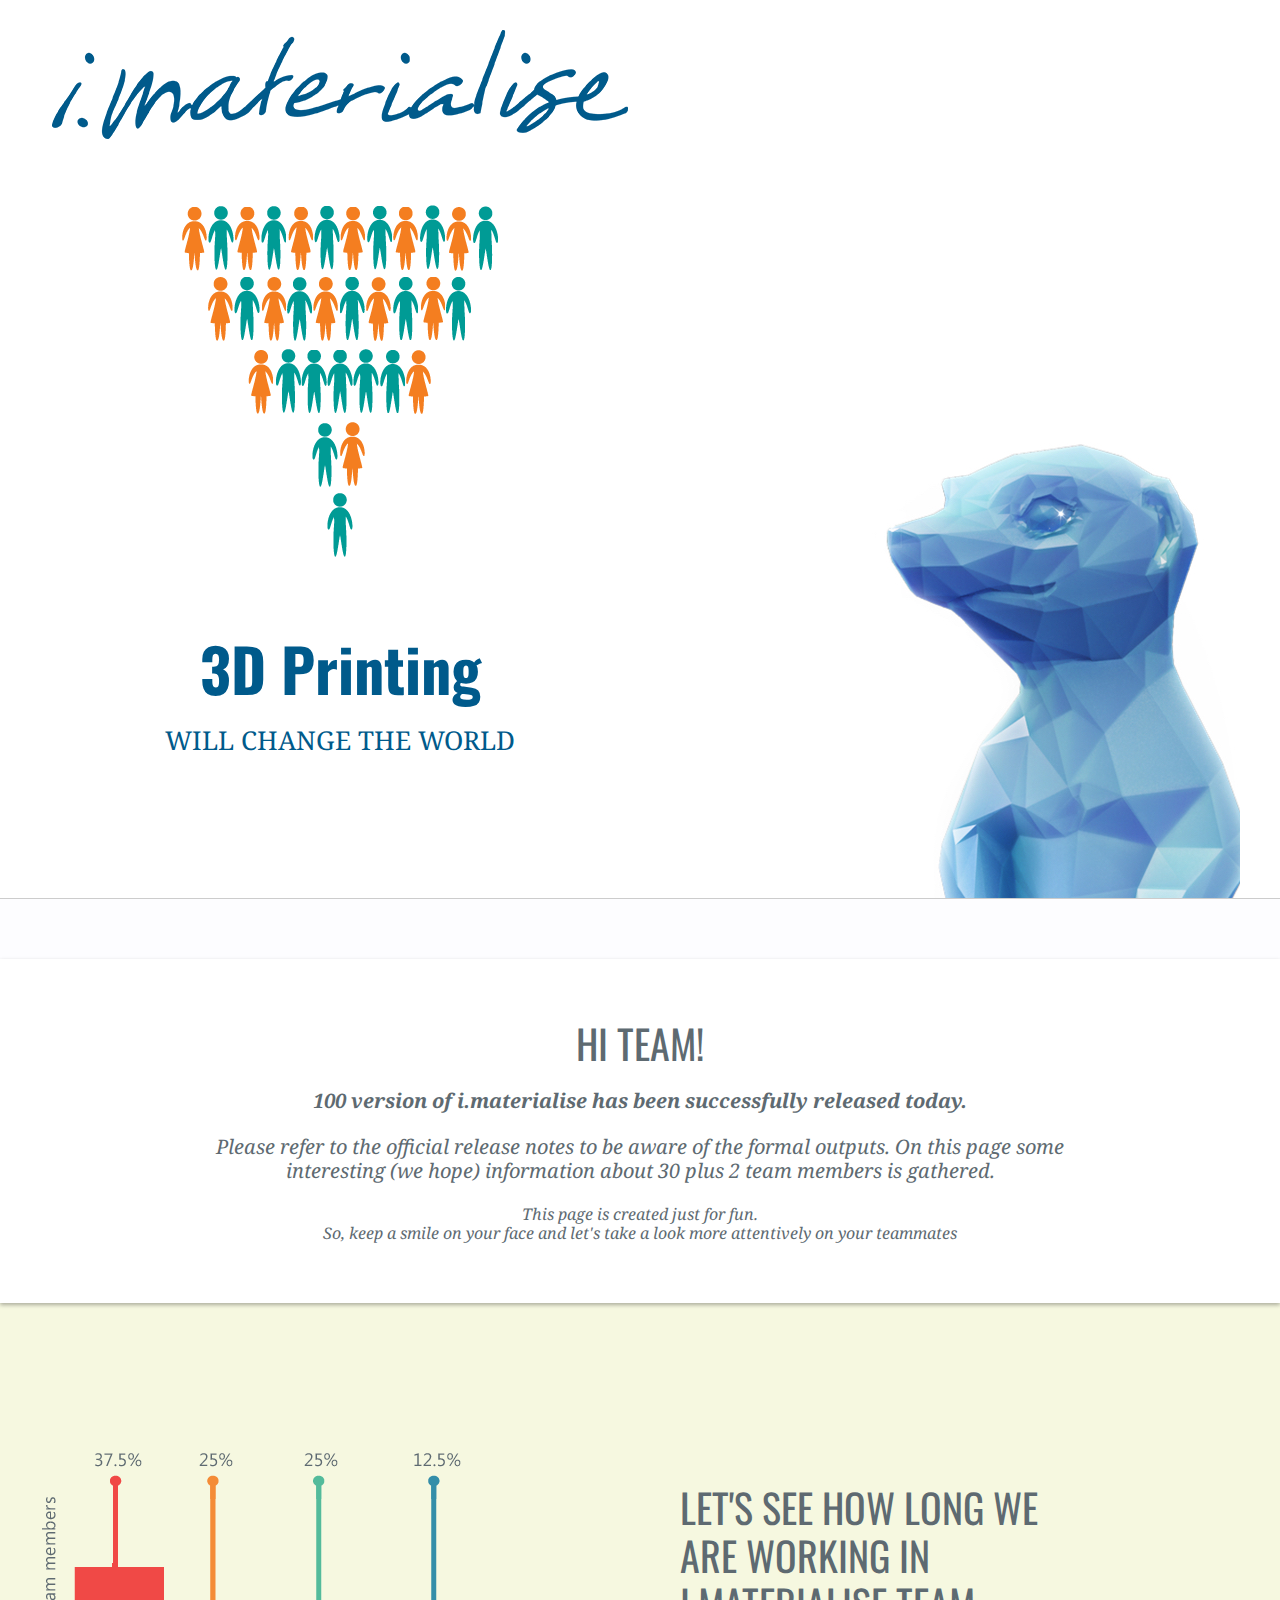
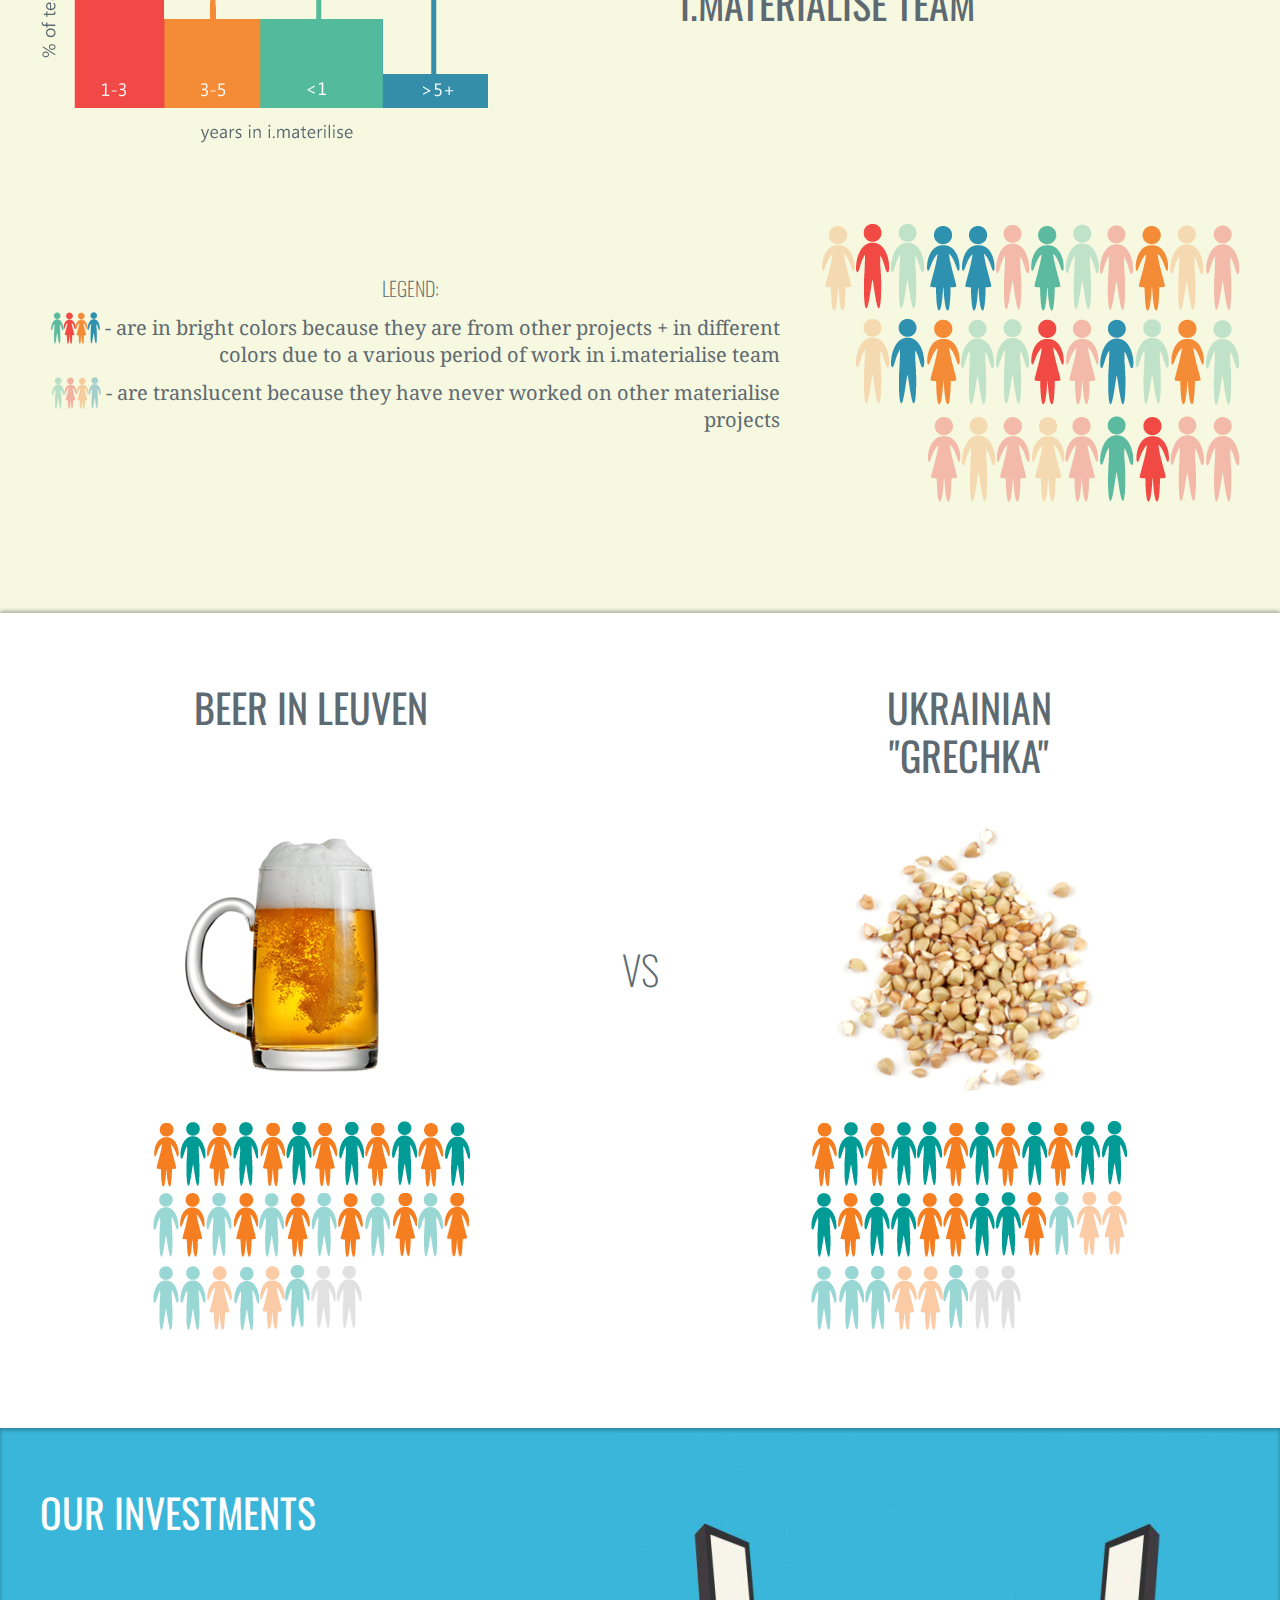
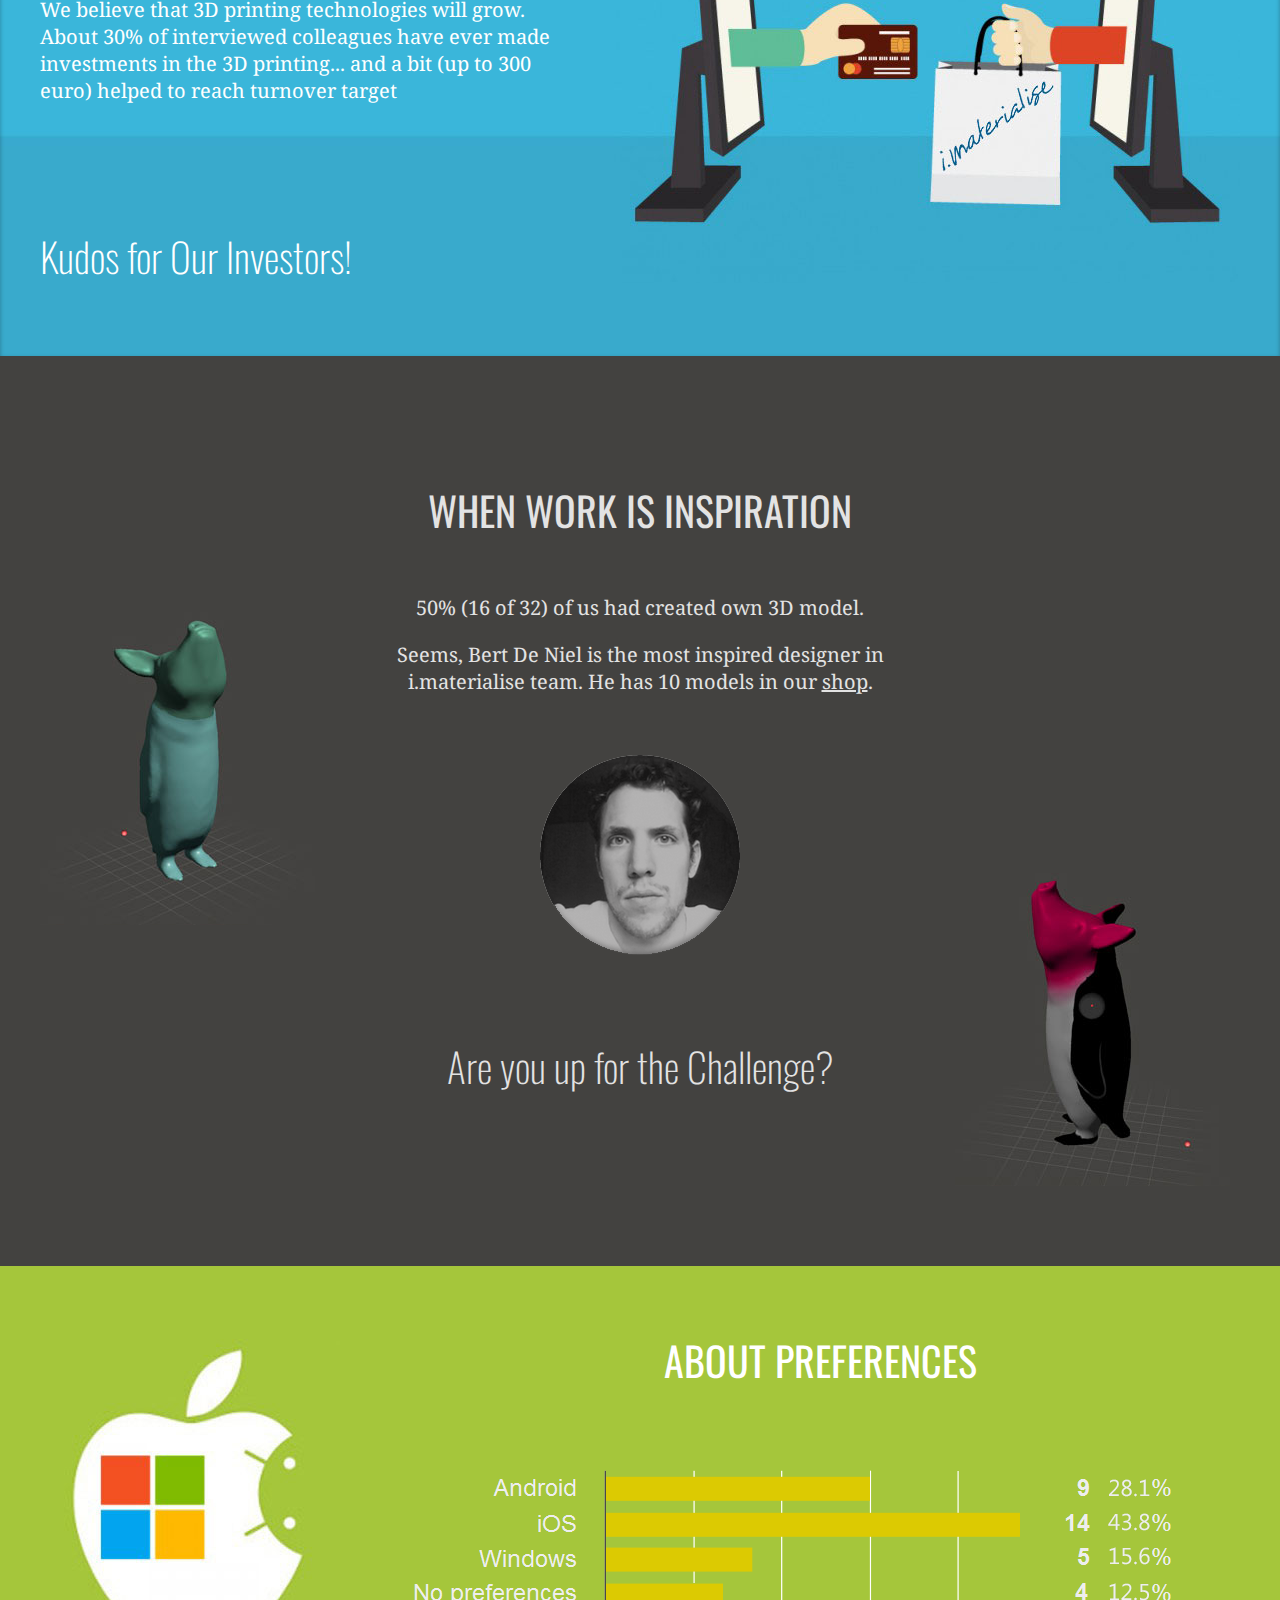
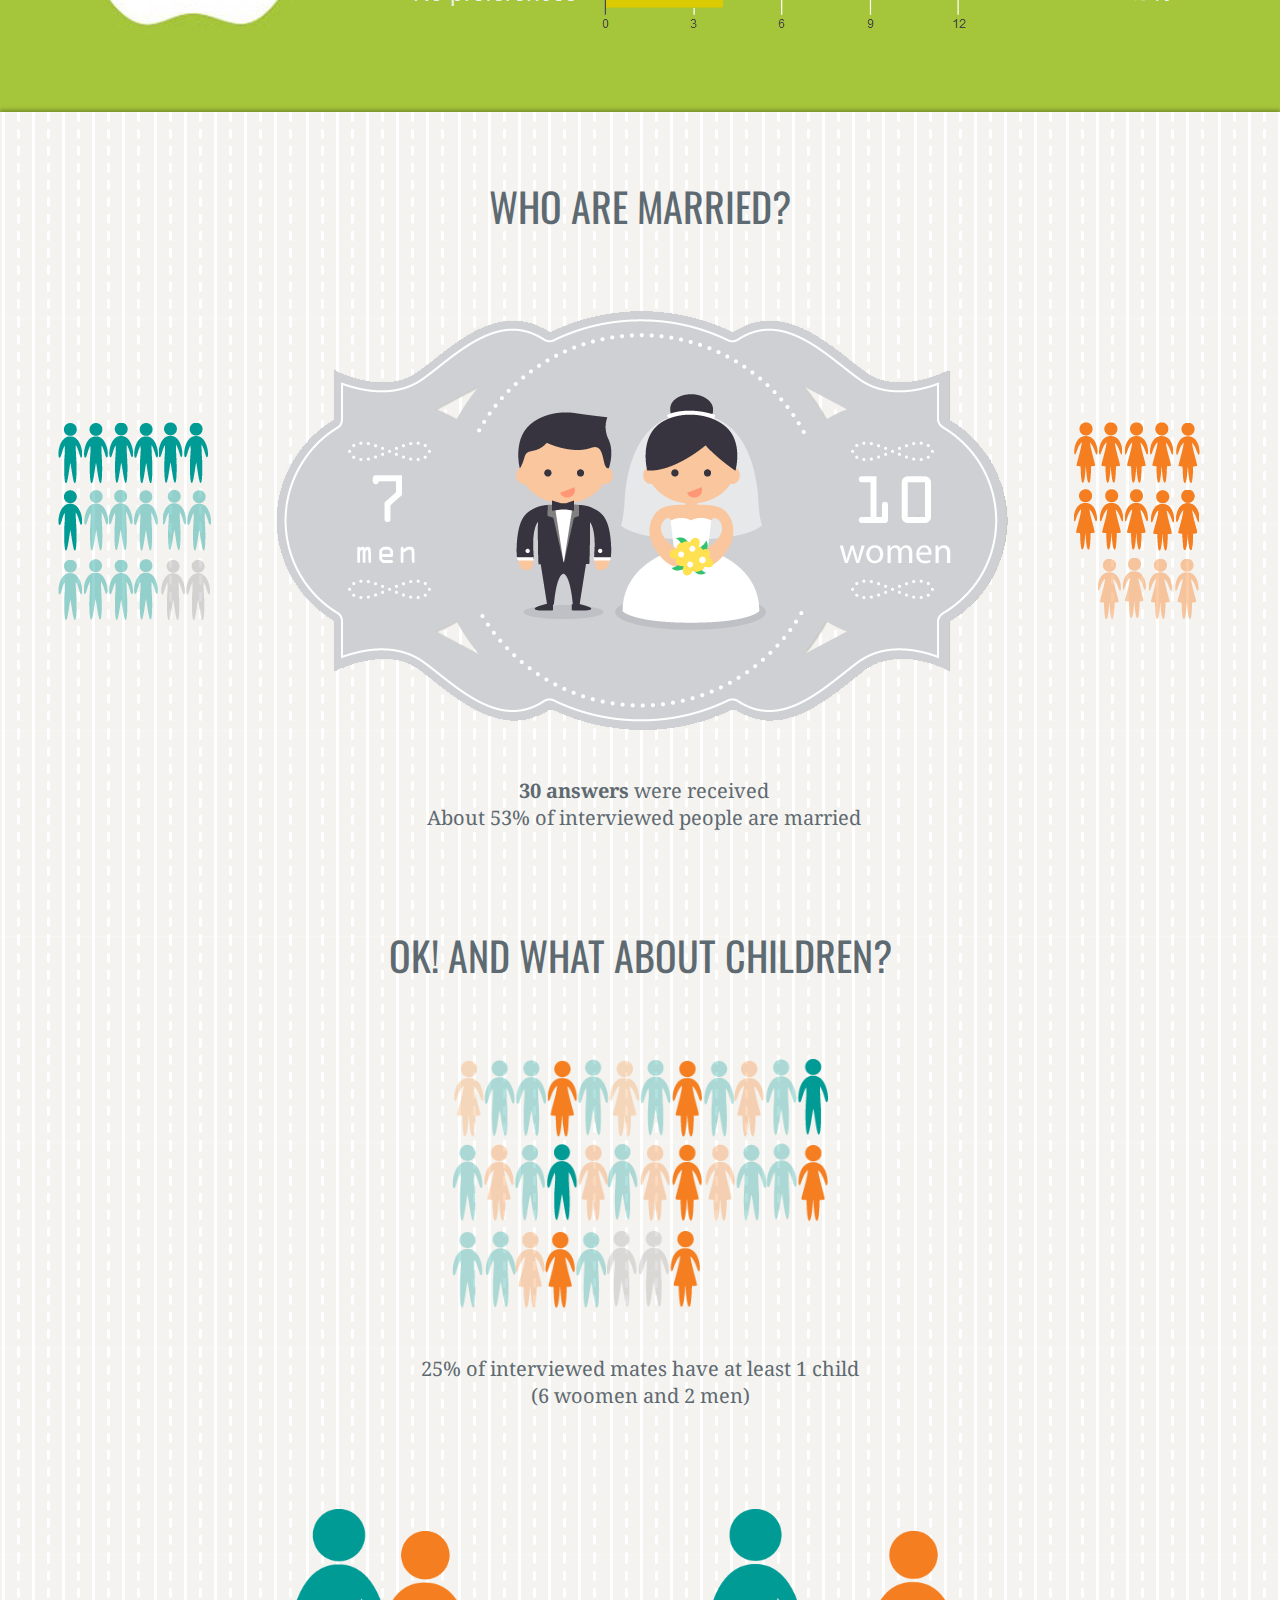
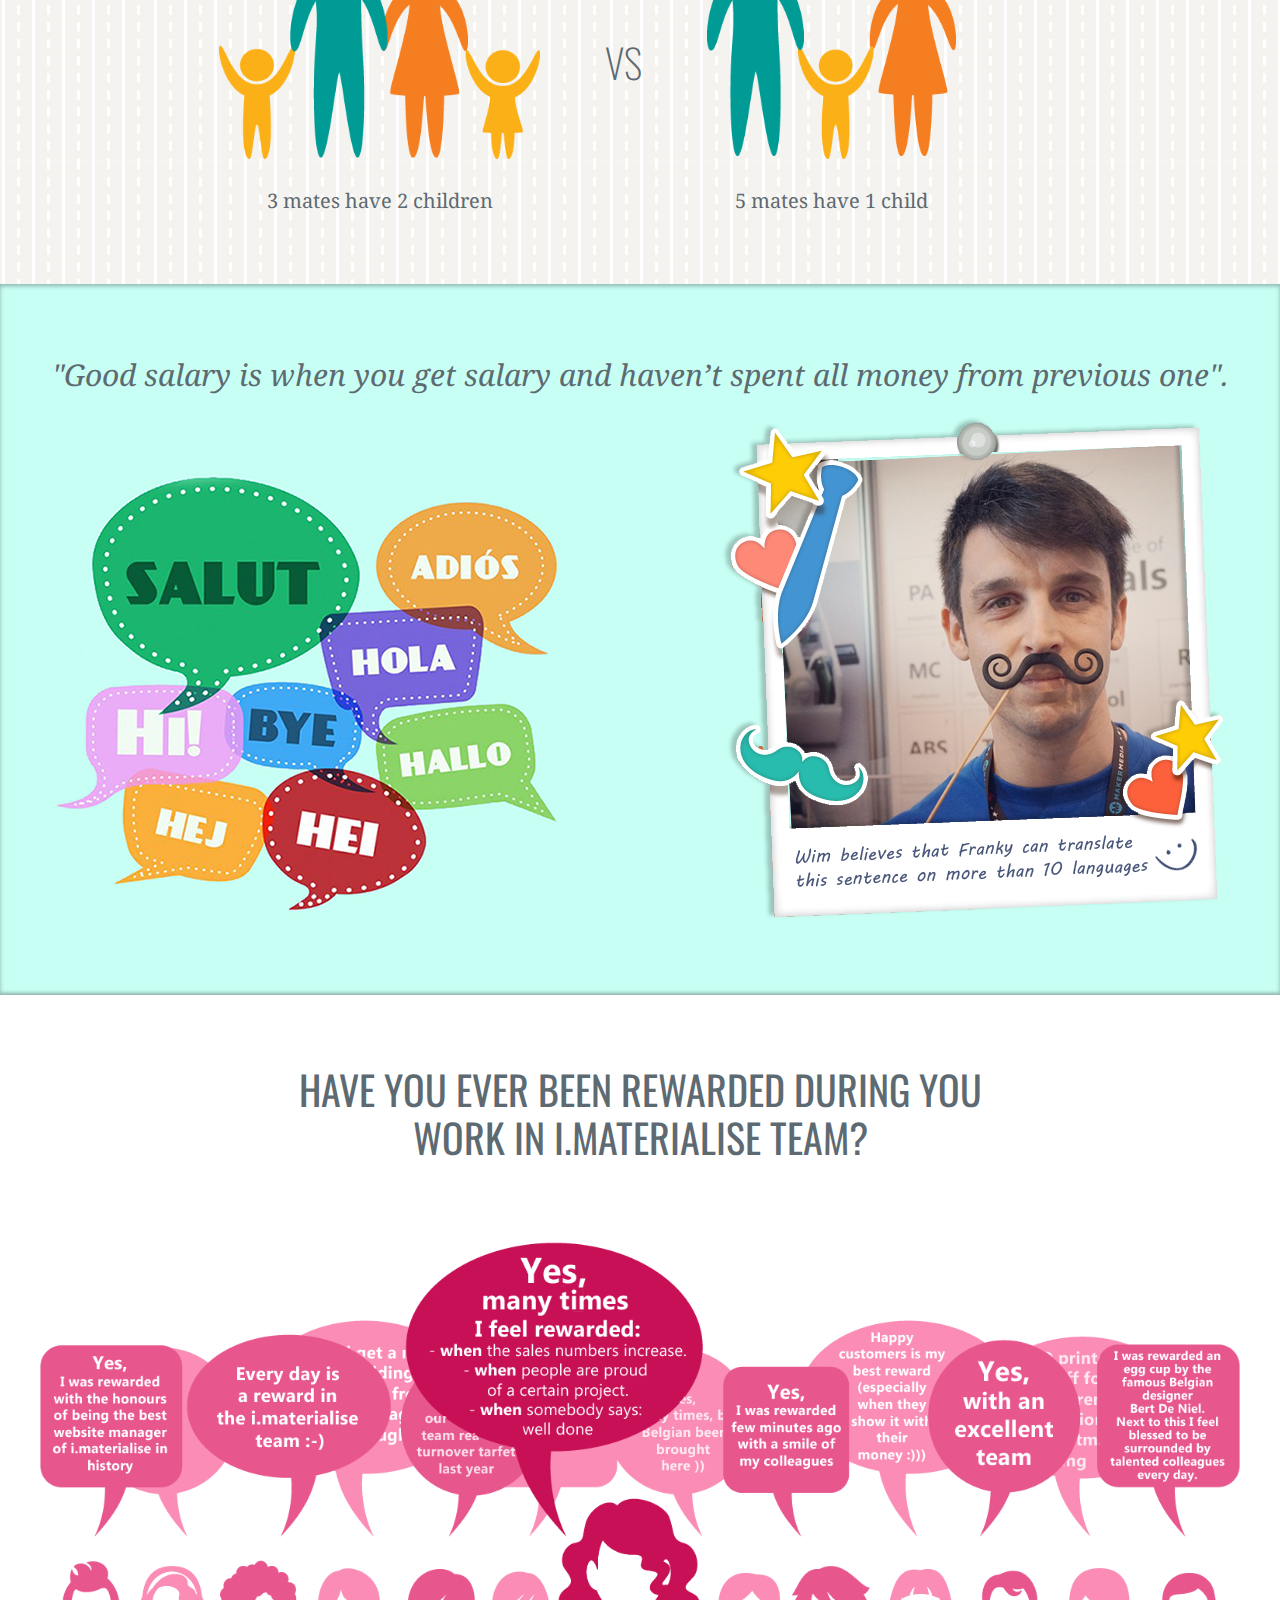
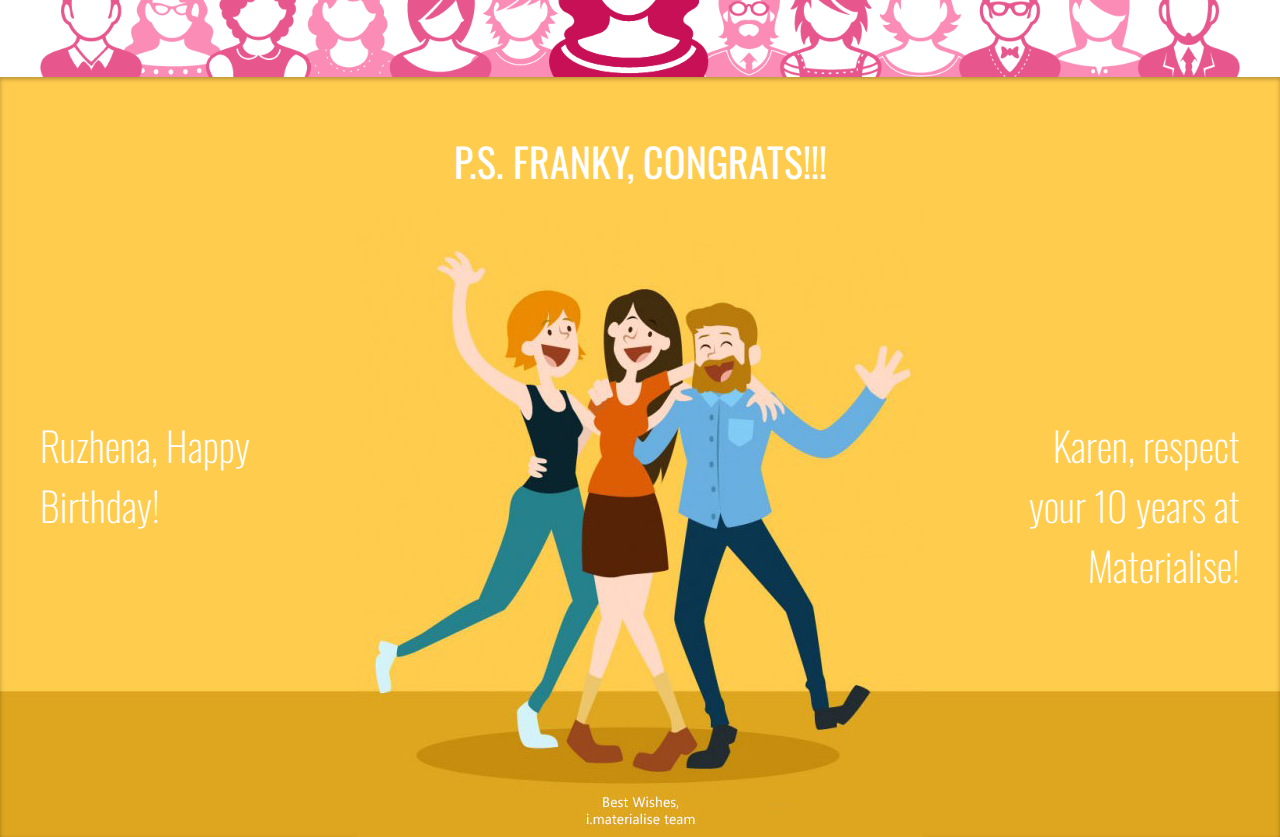
==== commit 7d303ea7: "Merge remote-tracking branch 'origin/master'" ====
--- a/app/index.html
+++ b/app/index.html
@@ -1,204 +1,232 @@
-<!DOCTYPE html>
+﻿<!DOCTYPE html>
 <html lang="en" ng-app="anniversary">
 <head>
     <meta charset="UTF-8">
     <link rel="stylesheet" href="css/style.css"/>
-
     <title>Anniversary</title>
+    <!--<link href='https://fonts.googleapis.com/css?family=Bitter:400,700' rel='stylesheet' type='text/css'>-->
+    <link href='https://fonts.googleapis.com/css?family=Droid+Serif:400,400italic' rel='stylesheet' type='text/css'>
+    <link href='https://fonts.googleapis.com/css?family=Oswald:400,700,300' rel='stylesheet' type='text/css'>
 </head>
 <body>
-<div class="section s-3d-printing">
-    <div class="section-wrapper s-3d-printing-inner">
-        <div class="content-inner">
-            <p class="logo-inner"><img class="logo" src="img/imat-logo.PNG" alt="i.materialise"/></p>
-            <p class="team-inner"><img src="img/team-3d-printing.png" alt=""/></p>
-            <h2>3D Printing</h2>
-            <p class="we-change-world">Will Change the World </p>
-        </div>
-
-    </div>
-</div>
-<div class="section s-isotope">
-    <div class="s-isotope-inner">
-        <div ng-controller="GridController">
-            <anniversary-grid-isolate config="gridConfig"></anniversary-grid-isolate>
-        </div>
-    </div>
-</div>
-<div class="section s-idea-description">
-    <div class="section-wrapper s-idea-description-inner">
-        <div class="idea-description">
-            Lorem ipsum dolor sit amet, consectetur adipiscing elit. Ut eu convallis ipsum, et fermentum ipsum. Integer hendrerit tincidunt dolor nec cursus. Donec eget malesuada elit, eu convallis lorem.
-        </div>
-    </div>
-</div>
-<div class="section s-team-years">
-    <div class="section-wrapper s-team-years-inner">
-        <div class="section-title">
-            How long we are working in i.materialise team
-        </div>
-        <div class="b-team-years-chat">
-            some description for this chat
-        </div>
-        <div class="b-team-members-from-other">
-            some description for this chat
-        </div>
-
-    </div>
-</div>
-
-<div class="section s-beer">
-
-    <div class="section-wrapper s-beer-inner">
-        <div class="competition">
-            <div>
-                <div class="col">
-                    <div class="section-title">
-                        Beer in Leuven
-                    </div>
-                </div>
-                <div class="col vs empty">
-
-                </div>
-                <div class="col">
-                    <div class="section-title">
-                        Ukrainian "grechka"
-                    </div>
-                </div>
-            </div>
-            <div class="col beer">
-
-                <p class="banner-inner beer"><img src="img/beer-bg.png" alt=" "/></p>
-                <p class="description"><img src="img/team-beer.png" alt=" "/></p>
-                <p>some decription</p>
-            </div>
-            <div class="col vs">
-                VS
-            </div>
-            <div class="col grechka">
-
-                <p class="banner-inner grechka"><img src="img/grechka-bg.png" alt=" "/></p>
-                <p class="description"><img src="img/team-grechkar.png" alt=" "/></p>
-                <p>some decription</p>
-            </div>
-        </div>
-    </div>
-</div>
-
-
-<div class="section s-investment">
-    <div class="section-wrapper s-investment-inner">
-
-    </div>
-</div>
-<div class="section s-rendering">
-    <div class="section-wrapper s-rendering-inner">
-
-    </div>
-</div>
-
-<div class="section s-devices">
-    <div class="section-wrapper s-devices-inner">
-
-    </div>
-</div>
-
-<div class="section s-team-families">
-    <div class="section-wrapper s-team-families-inner">
-        <div class="section-title">
-            Do we married?
-        </div>
-        <div class="b-married-peoples">
-            <div class="col team-married-men-inner">
-                <img src="img/team-married-men.png" alt=""/>
-            </div>
-            <div class="col married-data-inner">
-                <img src="img/married-data.png" alt=""/>
-            </div>
-            <div class="col team-married-women-inner">
-                <img src="img/team-married-women.png" alt=""/>
-            </div>
-            <div class="data-description">
-                <p>some description is here</p>
-                <p>Lorem ipsum dolor sit amet, consectetur adipiscing elit. Ut eu convallis ipsum, et fermentum ipsum. Integer hendrerit tincidunt dolor nec cursus. Donec eget malesuada elit, eu convallis lorem.</p>
-            </div>
-        </div>
-
-        <div class="section-title">
-            Ok! And what about children?
-        </div>
-        <div class="b-team-children">
-            <div class="team-children-data">
-                <img src="img/team-children.png" alt=" "/>
-                <div class="data-description">
-                    <p>some description is here</p>
-                    <p>Lorem ipsum dolor sit amet, consectetur adipiscing elit. Ut eu convallis ipsum, et fermentum ipsum. Integer hendrerit tincidunt dolor nec cursus. Donec eget malesuada elit, eu convallis lorem.</p>
-                </div>
-            </div>
-            <div class="children-amount">
-                <div class="col children-2">
-                    <img src="img/family-2-children.png" alt=" "/>
-                    <p>3 person have 2 children</p>
+    <div class="section s-3d-printing">
+        <div class="section-wrapper s-3d-printing-inner">
+            <div class="content-inner">
+                <p class="logo-inner"><img class="logo" src="img/imat-logo.PNG" alt="i.materialise" /></p>
+                <p class="team-inner"><img src="img/team-3d-printing.png" alt="" /></p>
+                <h2>3D Printing</h2>
+                <p class="we-change-world">Will Change the World </p>
+            </div>
+        </div>
+    </div>
+    <div class="section s-isotope">
+        <div class="s-isotope-inner">
+            <div ng-controller="GridController">
+                <anniversary-grid-isolate config="gridConfig"></anniversary-grid-isolate>
+            </div>
+        </div>
+    </div>
+    <div class="section s-idea-description">
+        <div class="section-wrapper s-idea-description-inner">
+            <p class="section-title">Hi Team!  </p>
+            <div class="idea-description">
+                <p class="hi">
+                    <b>100 version of i.materialise has been successfully released today.</b>
+                </p>
+                <p class="hi">
+                    Please refer to the official release notes to be aware of the formal outputs.
+                    On this page some interesting (we hope) information about 30 plus 2 team members is gathered.
+                </p>
+                <p class="note">This page is created just for fun. <br /> So, keep a smile on your face and let's take a look more attentively on your teammates</p>
+            </div>
+        </div>
+    </div>
+    <div class="section s-team-years">
+        <div class="section-wrapper s-team-years-inner">
+            <div class="b-team-years-chat">
+                <div class="section-title">
+                    Let's see how long we are working in i.materialise team
+                </div>
+            </div>
+            <div class="b-team-members-from-other">
+                <div class="legend">Legend:</div>
+                <p><img src="img/team-from-other-projects_legend.png" alt=" " /> - are in bright colors because they are from other projects + in different colors due to a various period of work in i.materialise team</p>
+                <p> <img src="img/team-from-other-projects_legend2.png" alt=" " /> - are translucent because they have never worked on other materialise projects</p>
+            </div>
+        </div>
+    </div>
+    <div class="section s-beer">
+        <div class="section-wrapper s-beer-inner">
+            <div class="competition">
+                <div>
+                    <div class="col">
+                        <div class="section-title">
+                            Beer in Leuven
+                        </div>
+                    </div>
+                    <div class="col vs empty">
+                    </div>
+                    <div class="col">
+                        <div class="section-title">
+                            Ukrainian "grechka"
+                        </div>
+                    </div>
+                </div>
+                <div class="col beer">
+                    <p class="banner-inner beer"><img src="img/beer-bg.png" alt=" " /></p>
+                    <p class="description"><img src="img/team-beer.png" alt=" " /></p>
                 </div>
                 <div class="col vs">
                     VS
                 </div>
-                <div class="col children-1">
-                    <img src="img/family-1-children.png" alt=" "/>
-                    <p>6 person have 1 child</p>
-                </div>
-            </div>
-        </div>
-    </div>
-</div>
-
-
-
-<div class="section s-languages">
-    <div class="section-wrapper s-languages-inner">
-        <!--<div class="section-title">Guess, you will be surprised</div>-->
-        <div class="sentence">
-            "Good salary is when you get salary
-            and haven’t spent all money
-            from previous one".
-        </div>
-        <div class="languages">
-            <div class="col banner">
-                <img src="img/languages-banner.png" alt=" "/>
-            </div>
-            <div class="col photo">
-                <img src="img/languages-franky.png" alt=" "/>
-            </div>
-        </div>
-    </div>
-</div>
-
-
-
-<div class="section s-rewards">
-    <div class="section-wrapper s-reward-inner">
-             <div class="section-title">
-                 Have you ever been rewarded during all period you work in i.materialise team?
-             </div>
-        <div class="banner-rewards">
-            <img src="img/rewards-banner.png" alt=" "/>
-        </div>
-    </div>
-</div>
-<!--libs-->
-<script src="https://cdnjs.cloudflare.com/ajax/libs/jquery/2.1.4/jquery.js"></script>
-<script src="bower_components/lodash/lodash.js"></script>
-<script src="bower_components/isotope/dist/isotope.pkgd.js"></script>
-<script src="bower_components/angular/angular.js"></script>
-
-<!--application-->
-<!--modules-->
-<script src="scripts/anniversary.module.js"></script>
-<script src="scripts/components/grid-isotope/grid-isotope.module.js"></script>
-<!--controllers-->
-<script src="scripts/controllers/grid.controller.js"></script>
-
-<!--directives-->
-<script src="scripts/components/grid-isotope/grid-isotope.directive.js"></script>
+                <div class="col grechka">
+                    <p class="banner-inner grechka"><img src="img/grechka-bg.png" alt=" " /></p>
+                    <p class="description"><img src="img/team-grechkar.png" alt=" " /></p>
+                </div>
+            </div>
+        </div>
+    </div>
+    <div class="section s-investment">
+        <div class="section-wrapper s-investment-inner">
+            <div class="section-title">Our investments</div>
+            <p>
+                <!--мы настолько верим в 3д печать, что инвестивуем свои средства в нее. 9 человек (около 30% опрошенных) заказывали себе 3д модельку.
+                И таким образом приблизили таргет примерно на 300 евро-->
+                We believe that 3D printing technologies will grow.
+                About 30% of interviewed colleagues have ever made investments in the 3D printing... and a bit (up to 300 euro) helped to reach turnover target
+            </p>
+            <p class="kudos">
+                Kudos for Our Investors!
+            </p>
+        </div>
+    </div>
+    <div class="section s-rendering">
+        <div class="section-wrapper ">
+            <div class="section-title">When work is inspiration</div>
+            <div class="s-rendering-inner">
+                <img class="rendering-bg" src="img/rendering-bg.jpg" alt="" />
+                <img class="rendering1-bg" src="img/rendering1-bg.jpg" alt="" />
+                <p>
+                    50% (16 of 32) of us had created own 3D model.
+                </p>
+                <p class="bert">
+                    Seems, Bert De Niel is the most inspired designer in i.materialise team.
+                    He has 10 models in our <a href="http://i.materialise.com/shop/designer/bert-de-niel" target="_blank">shop</a>.
+                </p>
+                <p>
+                    <img src="img/bert-designer.png" alt="" />
+                </p>
+                <p class="kudos">
+                    Are you up for the Challenge?
+                </p>
+            </div>
+        </div>
+    </div>
+    <div class="section s-devices">
+        <div class="section-wrapper s-devices-inner">
+            <div class="section-title">About preferences </div>
+            <img src="img/device_pref.png" alt=" " />
+        </div>
+    </div>
+    <div class="section s-team-families">
+        <div class="section-wrapper s-team-families-inner">
+            <div class="section-title">
+                Who are married?
+            </div>
+            <div class="b-married-peoples">
+                <div class="col team-married-men-inner">
+                    <img src="img/team-married-men.png" alt="" />
+                </div>
+                <div class="col married-data-inner">
+                    <img src="img/married-data.png" alt="" />
+                </div>
+                <div class="col team-married-women-inner">
+                    <img src="img/team-married-women.png" alt="" />
+                </div>
+                <div class="data-description">
+                    <p><b>30 answers</b> were received</p>
+                    <p>About 53% of interviewed people are married</p>
+                </div>
+            </div>
+            <div class="section-title">
+                Ok! And what about children?
+            </div>
+            <div class="b-team-children">
+                <div class="team-children-data">
+                    <img src="img/team-children.png" alt=" " />
+                    <div class="data-description">
+                        <p>
+                            25% of interviewed mates have at least 1 child
+                        </p>
+                        <p>(6 woomen and 2 men)</p>
+                    </div>
+                </div>
+                <div class="children-amount">
+                    <div class="col children-2">
+                        <img src="img/family-2-children.png" alt=" " />
+                        <p>3 mates have 2 children</p>
+                    </div>
+                    <div class="col vs">
+                        VS
+                    </div>
+                    <div class="col children-1">
+                        <img src="img/family-1-children.png" alt=" " />
+                        <p>5 mates have 1 child</p>
+                    </div>
+                </div>
+            </div>
+        </div>
+    </div>
+    <div class="section s-languages">
+        <div class="section-wrapper s-languages-inner">
+            <div class="sentence">
+                "Good salary is when you get salary
+                and haven’t spent all money
+                from previous one".
+            </div>
+            <div class="languages">
+                <div class="col banner">
+                    <img src="img/languages-banner.png" alt=" " />
+                </div>
+                <div class="col photo">
+                    <img src="img/languages-franky.png" alt=" " />
+                </div>
+            </div>
+        </div>
+    </div>
+    <div class="section s-rewards">
+        <div class="section-wrapper s-reward-inner">
+            <div class="section-title">
+                Have you ever been rewarded during you work in i.materialise team?
+            </div>
+            <div class="banner-rewards">
+                <img src="img/rewards-banner.png" alt=" " />
+            </div>
+        </div>
+    </div>
+    <div class="section s-congrats">
+        <div class="section-wrapper s-congrats-inner">
+            <div class="section-title">P.S. Franky, congrats!!!</div>
+            <p class="ruzhena">
+                Ruzhena, Happy Birthday!
+            </p>
+            <p class="karen">
+                Karen, respect your 10 years at Materialise!
+            </p>
+        </div>
+    </div>
+    <!--libs-->
+    <script src="https://cdnjs.cloudflare.com/ajax/libs/jquery/2.1.4/jquery.js"></script>
+    <script src="bower_components/lodash/lodash.js"></script>
+    <script src="bower_components/isotope/dist/isotope.pkgd.js"></script>
+    <script src="bower_components/angular/angular.js"></script>
+    <!--application-->
+    <!--modules-->
+    <script src="scripts/anniversary.module.js"></script>
+    <script src="scripts/components/grid-isotope/grid-isotope.module.js"></script>
+    <!--controllers-->
+    <script src="scripts/controllers/grid.controller.js"></script>
+    <!--directives-->
+    <script src="scripts/components/grid-isotope/grid-isotope.directive.js"></script>
 </body>
 </html>--- a/app/css/style.css
+++ b/app/css/style.css
@@ -1,521 +1 @@
-anniversary-grid-isolate {
-  display: block;
-}
-anniversary-grid-isolate .grid-item,
-anniversary-grid-isolate .grid-sizer {
-  width: 20%;
-}
-anniversary-grid-isolate .grid-item {
-  float: left;
-  background: #0D8;
-  border: 2px solid #333;
-  border-color: rgba(0, 0, 0, 0.7);
-}
-anniversary-grid-isolate .grid-item img {
-  width: 100%;
-}
-anniversary-grid-isolate .grid-item--width2 {
-  width: 40%;
-}
-anniversary-grid-isolate .grid-item--height2 {
-  height: 200px;
-}
-* {
-  margin: 0;
-  padding: 0;
-}
-article,
-aside,
-details,
-figcaption,
-figure,
-footer,
-header,
-hgroup,
-main,
-nav,
-section,
-summary {
-  display: block;
-}
-audio,
-canvas,
-progress,
-video {
-  display: block;
-  vertical-align: baseline;
-}
-audio:not([controls]) {
-  display: none;
-  height: 0;
-}
-[hidden],
-template {
-  display: none;
-}
-a {
-  background: transparent;
-}
-a:active,
-a:hover {
-  outline: 0;
-}
-abbr[title] {
-  border-bottom: 1px dotted;
-}
-b,
-strong {
-  font-weight: bold;
-}
-dfn {
-  font-style: italic;
-}
-mark {
-  background: #ff0;
-  color: #000;
-}
-small {
-  font-size: 80%;
-}
-sub,
-sup {
-  font-size: 75%;
-  line-height: 0;
-  position: relative;
-  vertical-align: baseline;
-}
-sup {
-  top: -0.5em;
-}
-sub {
-  bottom: -0.25em;
-}
-img {
-  border: 0;
-}
-svg:not(:root) {
-  overflow: hidden;
-}
-hr {
-  -moz-box-sizing: content-box;
-  -webkit-box-sizing: content-box;
-  box-sizing: content-box;
-  height: 0;
-}
-pre {
-  overflow: auto;
-}
-code,
-kbd,
-pre,
-samp {
-  font-family: monospace, monospace;
-  font-size: 1em;
-}
-button,
-input,
-optgroup,
-select,
-textarea {
-  color: inherit;
-  margin: 0;
-}
-button {
-  overflow: visible;
-}
-button,
-select {
-  text-transform: none;
-}
-button,
-html input[type="button"],
-input[type="reset"],
-input[type="submit"] {
-  -webkit-appearance: button;
-  cursor: pointer;
-}
-button[disabled],
-html input[disabled] {
-  cursor: default;
-}
-button::-moz-focus-inner,
-input::-moz-focus-inner {
-  border: 0;
-  padding: 0;
-}
-input {
-  line-height: normal;
-}
-input[type="checkbox"],
-input[type="radio"] {
-  -moz-box-sizing: border-box;
-  -webkit-box-sizing: border-box;
-  box-sizing: border-box;
-  padding: 0;
-}
-input[type="number"]::-webkit-inner-spin-button,
-input[type="number"]::-webkit-outer-spin-button {
-  height: auto;
-}
-input[type="search"] {
-  -webkit-appearance: textfield;
-  -moz-box-sizing: content-box;
-  -webkit-box-sizing: content-box;
-  box-sizing: content-box;
-}
-input[type="search"]::-webkit-search-cancel-button,
-input[type="search"]::-webkit-search-decoration {
-  -webkit-appearance: none;
-}
-fieldset {
-  border: 1px solid #c0c0c0;
-  margin: 0 2px;
-  padding: 0.35em 0.625em 0.75em;
-}
-legend {
-  border: 0;
-  padding: 0;
-}
-textarea {
-  overflow: auto;
-}
-optgroup {
-  font-weight: bold;
-}
-table {
-  border-collapse: collapse;
-  border-spacing: 0;
-}
-td,
-th {
-  padding: 0;
-}
-input,
-select {
-  vertical-align: baseline;
-}
-.light-grey-txt {
-  color: #efefef;
-}
-.light-grey-bg {
-  background-color: #efefef;
-}
-.light-gray-txt {
-  color: #efefef;
-}
-.light-gray-bg {
-  background-color: #efefef;
-}
-.light-gray-txt {
-  color: #dcdcdc;
-}
-.light-gray-bg {
-  background-color: #dcdcdc;
-}
-.light-gray-txt {
-  color: #dcdcdc;
-}
-.light-gray-bg {
-  background-color: #dcdcdc;
-}
-.medium-gray-txt {
-  color: #cccccc;
-}
-.medium-gray-bg {
-  background-color: #cccccc;
-}
-.navy-gray-txt {
-  color: #3d3d3d;
-}
-.navy-gray-bg {
-  background-color: #3d3d3d;
-}
-.dark-bluish-gray-txt {
-  color: #5e6a71;
-}
-.dark-bluish-gray-bg {
-  background-color: #5e6a71;
-}
-.cerulean-blue-txt {
-  color: #33c7e9;
-}
-.cerulean-blue-bg {
-  background-color: #33c7e9;
-}
-.vivid-cerulean-txt {
-  color: #00b9e4;
-}
-.vivid-cerulean-bg {
-  background-color: #00b9e4;
-}
-.dark-cerulean-blue-txt {
-  color: #005a8b;
-}
-.dark-cerulean-blue-bg {
-  background-color: #005a8b;
-}
-.navy-blue-txt {
-  color: #0067ab;
-}
-.navy-blue-bg {
-  background-color: #0067ab;
-}
-.light-red-txt {
-  color: #ffeeee;
-}
-.light-red-bg {
-  background-color: #ffeeee;
-}
-.brilliant-red-txt {
-  color: #d63333;
-}
-.brilliant-red-bg {
-  background-color: #d63333;
-}
-.strong-red-txt {
-  color: #cc0000;
-}
-.strong-red-bg {
-  background-color: #cc0000;
-}
-.orange-red-txt {
-  color: #ea6554;
-}
-.orange-red-bg {
-  background-color: #ea6554;
-}
-.white-txt {
-  color: white;
-}
-.white-bg {
-  background-color: white;
-}
-.black-txt {
-  color: black;
-}
-.black-bg {
-  background-color: black;
-}
-@font-face {
-  font-family: 'open_sansregular';
-  src: url('/fonts/opensans-regular-webfont.eot');
-  src: url('/fonts/opensans-regular-webfont.eot?#iefix') format('embedded-opentype'), url('/fonts/opensans-regular-webfont.woff') format('woff'), url('/fonts/opensans-regular-webfont.ttf') format('truetype'), url('/fonts/opensans-regular-webfont.svg#open_sansregular') format('svg');
-}
-.section-wrapper {
-  width: 1200px;
-  -moz-box-sizing: border-box;
-  -webkit-box-sizing: border-box;
-  box-sizing: border-box;
-  margin: auto;
-}
-.s-3d-printing {
-  border-bottom: 1px solid #cccccc;
-}
-.s-3d-printing-inner {
-  background: url("../img/3d-printing-banner.png") right bottom no-repeat;
-  min-height: 600px;
-  padding-top: 30px;
-}
-.s-3d-printing-inner .logo-inner,
-.s-3d-printing-inner .team-inner {
-  padding-bottom: 60px;
-}
-.s-3d-printing-inner .content-inner {
-  padding-right: 600px;
-  text-align: center;
-  color: #005a8b;
-}
-.s-3d-printing-inner h2 {
-  font-size: 38px;
-  padding-bottom: 10px;
-}
-.s-3d-printing-inner .we-change-world {
-  font-size: 26px;
-  padding-bottom: 140px;
-}
-.s-idea-description {
-  box-shadow: 0 2px 4px rgba(0, 0, 0, 0.3);
-  position: relative;
-  z-index: 2;
-}
-.s-idea-description-inner {
-  text-align: center;
-  padding: 20px 10%;
-  font-size: 20px;
-  line-height: 1.2;
-}
-.s-team-years {
-  background: #fafafa;
-  padding: 70px 0;
-}
-.section-title {
-  text-align: center;
-  font-size: 26px;
-  font-weight: 600;
-  margin: 0 auto 80px;
-  width: 60%;
-}
-.b-team-years-chat {
-  background: url("../img/team-years-chat.png") center left no-repeat;
-  padding-left: 500px;
-  min-height: 300px;
-  margin: 30px 0;
-  text-align: left;
-}
-.b-team-members-from-other {
-  background: url("../img/team-from-other-projects.png") center right no-repeat;
-  padding-right: 460px;
-  min-height: 300px;
-  margin: 30px 0;
-  text-align: right;
-}
-.s-team-families {
-  background: url("../img/bg_lines2.png") repeat scroll 0 0;
-  padding-left: 500px;
-  min-height: 300px;
-  padding: 70px 0;
-  box-shadow: 0 -2px 4px rgba(0, 0, 0, 0.3);
-}
-.s-team-families .data-description {
-  margin: 40px auto 100px;
-  width: 600px;
-}
-.b-married-peoples,
-.children-amount {
-  text-align: center;
-  margin-left: -23px;
-}
-.b-married-peoples .col,
-.children-amount .col {
-  display: inline-block;
-  vertical-align: middle;
-}
-.b-married-peoples .married-data-inner,
-.children-amount .married-data-inner,
-.b-married-peoples .vs,
-.children-amount .vs {
-  padding: 0 60px;
-}
-.b-married-peoples .data-description,
-.children-amount .data-description {
-  padding-left: 30px;
-}
-.b-married-peoples .vs,
-.children-amount .vs {
-  font-size: 40px;
-}
-.b-married-peoples .children-1 img,
-.children-amount .children-1 img,
-.b-married-peoples .children-2 img,
-.children-amount .children-2 img {
-  padding-bottom: 22px;
-  height: 250px;
-}
-.b-married-peoples {
-  margin-left: -23px;
-}
-.children-amount {
-  margin-left: -105px;
-}
-.team-children-data {
-  text-align: center;
-}
-.team-children-data img {
-  height: 250px;
-}
-.s-languages {
-  background-color: #c7fff4;
-  text-align: center;
-  padding: 70px 0;
-  box-shadow: 0 2px 4px rgba(0, 0, 0, 0.3) inset;
-}
-.s-languages .col {
-  display: inline-block;
-}
-.s-languages .sentence {
-  font-size: 30px;
-  font-style: italic;
-  padding-bottom: 22px;
-}
-.s-devices {
-  background: #a5c63b;
-  min-height: 80px;
-  padding: 70px 0;
-}
-.s-devices-inner {
-  background: url("../img/devices-bg.jpg") left center no-repeat;
-  padding-left: 360px;
-  min-height: 300px;
-}
-.s-rendering {
-  background: #42433e;
-  min-height: 80px;
-  padding: 70px 0;
-}
-.s-rendering-inner {
-  background: url("../img/rendering-bg.jpg") left center no-repeat;
-  padding-left: 360px;
-  min-height: 450px;
-}
-.s-investment {
-  background: url("../img/sell-bg.jpg") center bottom repeat-x #3ab6da;
-  height: 630px;
-  padding: 0 0 70px;
-  box-shadow: 0 2px 4px rgba(0, 0, 0, 0.3) inset;
-}
-.s-investment-inner {
-  background: url("../img/sell-banner.jpg") right 74px no-repeat;
-  padding-right: 360px;
-  height: 100%;
-}
-.s-rewards {
-  padding: 70px 0 0;
-  text-align: center;
-  box-shadow: 0 -2px 4px rgba(0, 0, 0, 0.3);
-}
-.s-rewards .banner-rewards {
-  font-size: 0;
-}
-.s-rewards .banner-rewards img {
-  max-width: 100%;
-}
-.s-beer {
-  padding: 70px 0;
-  text-align: center;
-  box-shadow: 0 -2px 4px rgba(0, 0, 0, 0.3);
-}
-.s-beer .section-title {
-  margin-bottom: 40px;
-  width: 50%;
-}
-.s-beer .col {
-  display: inline-block;
-  vertical-align: top;
-  text-align: center;
-  width: 45%;
-}
-.s-beer .col.vs {
-  margin-top: 120px;
-  width: 9%;
-  font-size: 40px;
-}
-.s-beer .col.vs.empty {
-  margin: 0;
-}
-.s-beer .col .banner-inner {
-  height: 280px;
-  padding-bottom: 22px;
-}
-.s-beer .col .banner-inner img {
-  max-height: 100%;
-}
-.s-beer .col .banner-inner.grechka {
-  max-height: 90%;
-}
-.s-beer .col .banner-inner.beer {
-  display: inline-block;
-  margin-left: -55px;
-}
-.s-beer .col .description {
-  padding-bottom: 22px;
-}
+anniversary-grid-isolate{display:block}anniversary-grid-isolate .grid-item{float:left;font-size:0;overflow:hidden;width:297px;margin:1px}anniversary-grid-isolate .grid-item:hover .grid-item-description,anniversary-grid-isolate .grid-item.filtered .grid-item-description{opacity:1;cursor:default}anniversary-grid-isolate .grid-item:hover img{-ms-transform:scale(1.2);-webkit-transform:scale(1.2);-moz-transform:scale(1.2);-o-transform:scale(1.2);transform:scale(1.2)}anniversary-grid-isolate .grid-item img{width:100%;-ms-transform:scale(1);-webkit-transform:scale(1);-moz-transform:scale(1);-o-transform:scale(1);transform:scale(1);webkit-transition:top 3s ease-out,left 3s ease-out,opacity .3s ease-out,-webkit-transform 3s ease-out;-moz-transition:all 3s;-o-transition:all 3s;transition:all 3s}anniversary-grid-isolate .grid-item-description{position:absolute;top:0;left:0;bottom:0;right:0;color:#fff;opacity:0;webkit-transition:top .3s ease-out,left .3s ease-out,opacity .3s ease-out,-webkit-transform .3s ease-out;-moz-transition:top .3s ease-out,left .3s ease-out,opacity .3s ease-out,-webkit-transform .3s ease-out;-o-transition:top .3s ease-out,left .3s ease-out,opacity .3s ease-out,-webkit-transform .3s ease-out;transition:top .3s ease-out,left .3s ease-out,opacity .3s ease-out,-webkit-transform .3s ease-out}anniversary-grid-isolate .description-inner{height:100%;width:100%;display:table}anniversary-grid-isolate .description{display:table-cell;vertical-align:middle;width:100%;text-align:center;background:rgba(0,0,0,.4)}anniversary-grid-isolate .details{font-size:18px}anniversary-grid-isolate .name{font-size:24px}anniversary-grid-isolate .name:before,anniversary-grid-isolate .name:after{content:' - '}*{margin:0;padding:0}article,aside,details,figcaption,figure,footer,header,hgroup,main,nav,section,summary{display:block}audio,canvas,progress,video{display:block;vertical-align:baseline}audio:not([controls]){display:none;height:0}[hidden],template{display:none}a{background:0 0}a:active,a:hover{outline:0}abbr[title]{border-bottom:1px dotted}b,strong{font-weight:700}dfn{font-style:italic}mark{background:#ff0;color:#000}small{font-size:80%}sub,sup{font-size:75%;line-height:0;position:relative;vertical-align:baseline}sup{top:-.5em}sub{bottom:-.25em}img{border:0}svg:not(:root){overflow:hidden}hr{-moz-box-sizing:content-box;-webkit-box-sizing:content-box;box-sizing:content-box;height:0}pre{overflow:auto}code,kbd,pre,samp{font-family:monospace,monospace;font-size:1em}button,input,optgroup,select,textarea{color:inherit;margin:0}button{overflow:visible}button,select{text-transform:none}button,html input[type=button],input[type=reset],input[type=submit]{-webkit-appearance:button;cursor:pointer}button[disabled],html input[disabled]{cursor:default}button::-moz-focus-inner,input::-moz-focus-inner{border:0;padding:0}input{line-height:normal}input[type=checkbox],input[type=radio]{-moz-box-sizing:border-box;-webkit-box-sizing:border-box;box-sizing:border-box;padding:0}input[type=number]::-webkit-inner-spin-button,input[type=number]::-webkit-outer-spin-button{height:auto}input[type=search]{-webkit-appearance:textfield;-moz-box-sizing:content-box;-webkit-box-sizing:content-box;box-sizing:content-box}input[type=search]::-webkit-search-cancel-button,input[type=search]::-webkit-search-decoration{-webkit-appearance:none}fieldset{border:1px solid silver;margin:0 2px;padding:.35em .625em .75em}legend{border:0;padding:0}textarea{overflow:auto}optgroup{font-weight:700}table{border-collapse:collapse;border-spacing:0}td,th{padding:0}input,select{vertical-align:baseline}.light-grey-txt{color:#efefef}.light-grey-bg{background-color:#efefef}.light-gray-txt{color:#efefef}.light-gray-bg{background-color:#efefef}.light-gray-txt{color:#dcdcdc}.light-gray-bg{background-color:#dcdcdc}.light-gray-txt{color:#dcdcdc}.light-gray-bg{background-color:#dcdcdc}.medium-gray-txt{color:#ccc}.medium-gray-bg{background-color:#ccc}.navy-gray-txt{color:#3d3d3d}.navy-gray-bg{background-color:#3d3d3d}.dark-bluish-gray-txt{color:#5e6a71}.dark-bluish-gray-bg{background-color:#5e6a71}.cerulean-blue-txt{color:#33c7e9}.cerulean-blue-bg{background-color:#33c7e9}.vivid-cerulean-txt{color:#00b9e4}.vivid-cerulean-bg{background-color:#00b9e4}.dark-cerulean-blue-txt{color:#005a8b}.dark-cerulean-blue-bg{background-color:#005a8b}.navy-blue-txt{color:#0067ab}.navy-blue-bg{background-color:#0067ab}.light-red-txt{color:#fee}.light-red-bg{background-color:#fee}.brilliant-red-txt{color:#d63333}.brilliant-red-bg{background-color:#d63333}.strong-red-txt{color:#c00}.strong-red-bg{background-color:#c00}.orange-red-txt{color:#ea6554}.orange-red-bg{background-color:#ea6554}.white-txt{color:#fff}.white-bg{background-color:#fff}.black-txt{color:#000}.black-bg{background-color:#000}@font-face{font-family:open_sansregular;src:url(/fonts/opensans-regular-webfont.eot);src:url(/fonts/opensans-regular-webfont.eot?#iefix) format('embedded-opentype'),url(/fonts/opensans-regular-webfont.woff) format('woff'),url(/fonts/opensans-regular-webfont.ttf) format('truetype'),url(/fonts/opensans-regular-webfont.svg#open_sansregular) format('svg')}html,body{font-family:'Droid Serif',serif;font-size:20px;color:#5e6a71}.section-wrapper{width:1200px;-moz-box-sizing:border-box;-webkit-box-sizing:border-box;box-sizing:border-box;margin:auto}.s-3d-printing{border-bottom:1px solid #ccc}.s-3d-printing-inner{background:url(../img/3d-printing-banner.png) right bottom no-repeat;min-height:600px;padding-top:30px}.s-3d-printing-inner .logo-inner,.s-3d-printing-inner .team-inner{padding-bottom:60px}.s-3d-printing-inner .content-inner{padding-right:600px;text-align:center;color:#005a8b}.s-3d-printing-inner h2{font-size:60px;padding-bottom:10px;font-family:Oswald}.s-3d-printing-inner .we-change-world{font-size:26px;padding-bottom:140px;text-transform:uppercase}.s-isotope{background:#fdfdff;padding:20px 0 40px}.grid-isolate-filters{text-align:center;max-width:80%;margin:0 auto;padding:20px}.grid-isolate-filters li{display:inline-block;padding:5px 10px;margin:5px;border:1px solid #ededed;background-color:#fff;font-size:18px;cursor:pointer}.grid-isolate-filters li:hover,.grid-isolate-filters li.active{border-color:#3d3d3d}.s-idea-description{box-shadow:0 2px 4px rgba(0,0,0,.3);position:relative;z-index:2}.s-idea-description .hi{padding-bottom:22px;font-style:italic}.s-idea-description .section-title{margin:0 0 22px;text-align:center;width:100%}.s-idea-description .note{font-style:italic;font-size:16px}.s-idea-description-inner{text-align:center;padding:60px 10%;font-size:20px;line-height:1.2}.s-team-years{background:#f6f8e0;padding:70px 0}.s-team-years .section-title{text-align:left;padding-top:80px}.section-title{text-align:center;font-size:40px;font-weight:400;margin:0 auto 80px;width:60%;color:#5e6a71;font-family:Oswald,sans-serif;line-height:1.2;text-transform:uppercase}.b-team-years-chat{background:url(../img/team-years-chat.png) center left no-repeat;padding-left:500px;min-height:380px;margin:30px 0;text-align:left}.b-team-members-from-other{background:url(../img/team-from-other-projects.png) center right no-repeat;padding-right:460px;min-height:300px;margin:30px 0;text-align:right}.b-team-members-from-other img{position:relative;top:9px}.b-team-members-from-other .legend{text-align:center;font-family:Oswald,sans-serif;font-weight:100;text-transform:uppercase;padding-top:60px}.s-team-families{background:url(../img/bg_lines2.png) repeat scroll 0 0;padding-left:500px;min-height:300px;padding:70px 0;box-shadow:0 -2px 4px rgba(0,0,0,.3)}.s-team-families .data-description{margin:40px auto 100px;width:600px}.b-married-peoples,.children-amount{text-align:center;margin-left:-23px}.b-married-peoples .col,.children-amount .col{display:inline-block;vertical-align:middle}.b-married-peoples .married-data-inner,.children-amount .married-data-inner,.b-married-peoples .vs,.children-amount .vs{padding:0 60px}.b-married-peoples .data-description,.children-amount .data-description{padding-left:30px}.b-married-peoples .vs,.children-amount .vs{font-size:40px;font-family:Oswald,sans-serif;font-weight:100}.b-married-peoples .children-1 img,.children-amount .children-1 img,.b-married-peoples .children-2 img,.children-amount .children-2 img{padding-bottom:22px;height:250px}.b-married-peoples{margin-left:-23px}.children-amount{margin-left:-105px}.team-children-data{text-align:center}.team-children-data img{height:250px}.s-languages{background-color:#c7fff4;text-align:center;padding:70px 0;box-shadow:0 2px 4px rgba(0,0,0,.3) inset}.s-languages .col{display:inline-block}.s-languages .banner{padding-right:80px}.s-languages .photo{padding-left:80px}.s-languages .sentence{font-size:30px;font-style:italic;padding-bottom:22px}.s-devices{background:#a5c63b;min-height:80px;padding:70px 0}.s-devices-inner{background:url(../img/devices-bg.jpg) left center no-repeat;padding-left:360px;min-height:300px}.s-devices-inner .section-title{color:#fff}.s-rendering{background:#434240;min-height:80px;padding:70px 0}.s-rendering,.s-rendering .section-title{color:#e3e3e3;text-align:center}.s-rendering .rendering-bg{position:absolute;top:10px;left:0}.s-rendering .rendering1-bg{position:absolute;bottom:10px;right:10px}.s-rendering .section-title{padding-top:60px;margin-bottom:60px;white-space:nowrap}.s-rendering-inner{position:relative;padding:0 300px 100px;min-height:450px}.s-rendering-inner a{color:#e3e3e3}.s-rendering-inner .bert{padding:20px 0 40px}.s-rendering-inner .kudos{font-size:40px;margin-top:22px;font-family:Oswald,sans-serif;font-weight:100}.s-investment{background:url(../img/sell-bg.jpg) center bottom repeat-x #3ab6da;height:528px;box-shadow:0 2px 4px rgba(0,0,0,.3) inset}.s-investment,.s-investment .section-title{color:#fff;text-align:left}.s-investment .section-title{padding-top:60px;margin:0 0 60px}.s-investment .kudos{font-size:40px;margin-top:122px;font-family:Oswald,sans-serif;font-weight:100}.s-investment-inner{background:url(../img/sell-banner.png) right 5px no-repeat;padding-right:660px;height:100%}.s-congrats{background:url(../img/congrats-bg.jpg) center bottom repeat-x #ffcc4d;height:700px;box-shadow:0 2px 4px rgba(0,0,0,.3) inset;padding-top:60px}.s-congrats,.s-congrats .section-title{color:#fff}.s-congrats .franky{font-size:40px;margin-top:150px;font-family:Oswald,sans-serif;font-weight:100;width:250px}.s-congrats .ruzhena{font-size:40px;margin-top:150px;font-family:Oswald,sans-serif;font-weight:100;float:left;width:250px}.s-congrats .karen{font-size:40px;margin-top:150px;font-family:Oswald,sans-serif;font-weight:100;float:right;width:250px;text-align:right}.s-congrats-inner{background:url(../img/congrats-banner.jpg) center bottom no-repeat;height:100%}.s-rewards{padding:70px 0 0;text-align:center;box-shadow:0 -2px 4px rgba(0,0,0,.3)}.s-rewards .banner-rewards{font-size:0}.s-rewards .banner-rewards img{max-width:100%}.s-beer{padding:70px 0;text-align:center;box-shadow:0 -2px 4px rgba(0,0,0,.3)}.s-beer .section-title{margin-bottom:40px;width:50%}.s-beer .col{display:inline-block;vertical-align:top;text-align:center;width:45%}.s-beer .col.vs{margin-top:120px;width:9%;font-size:40px;font-family:Oswald,sans-serif;font-weight:100}.s-beer .col.vs.empty{margin:0}.s-beer .col .banner-inner{height:280px;padding-bottom:22px}.s-beer .col .banner-inner img{max-height:100%}.s-beer .col .banner-inner.grechka{max-height:90%}.s-beer .col .banner-inner.beer{display:inline-block;margin-left:-55px}.s-beer .col .description{padding-bottom:22px}